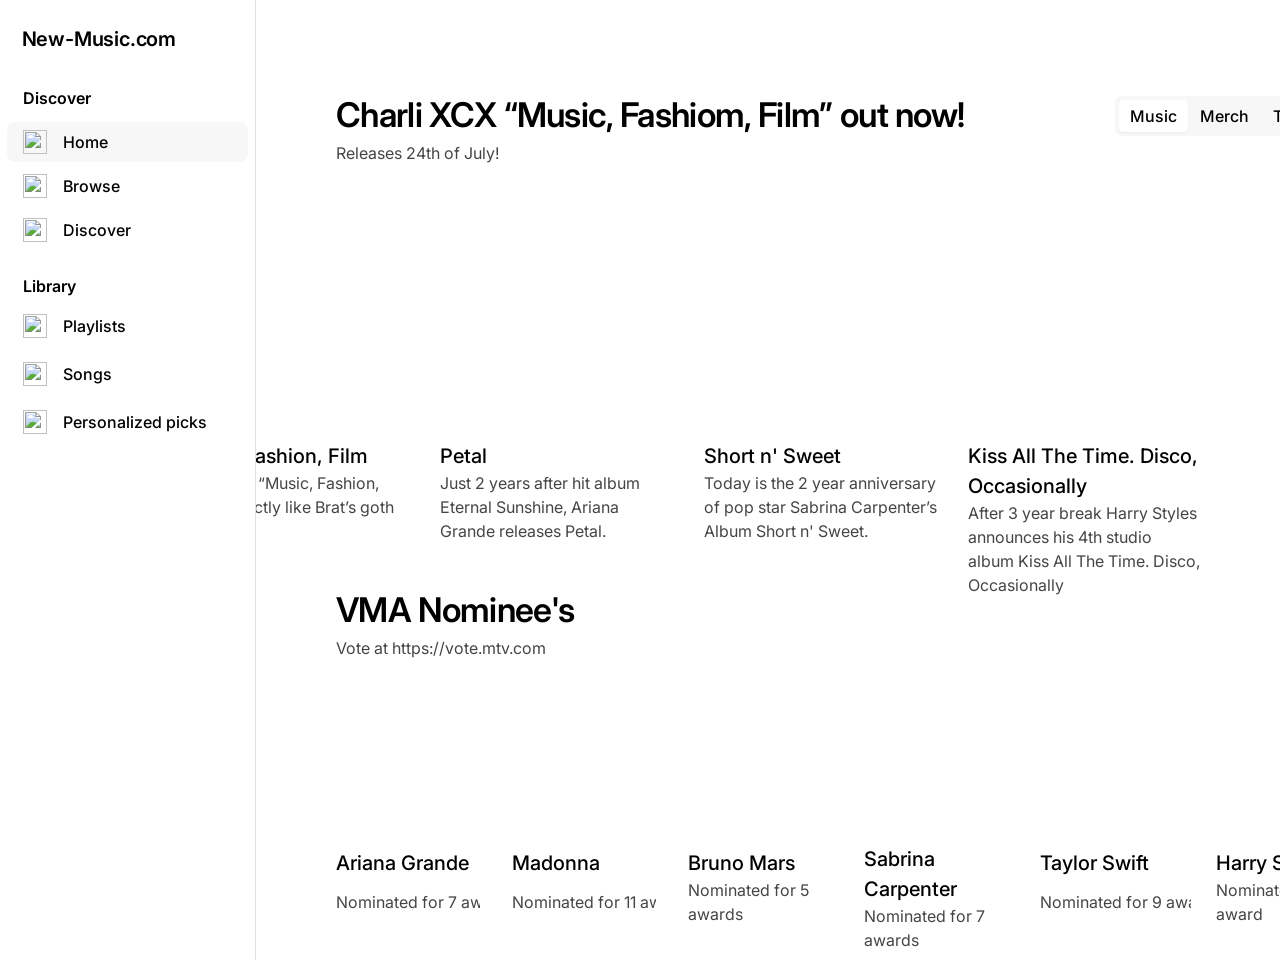
==== index.html @ d3fd43e2 "Add initial HTML structure for music site" ====
<!DOCTYPE html>
<html>
  <head>
    <meta charset="utf-8" />
    <meta name="viewport" content="initial-scale=1, width=device-width" />

    <link rel="stylesheet" href="./global.css" />
    <link rel="stylesheet" href="./index.css" />
    <link
      rel="stylesheet"
      href="https://fonts.googleapis.com/css2?family=Inter:wght@400;500;600&display=swap"
    />
  </head>
  <body>
    <div class="music">
      <section class="small-grid">
        <div class="album">
          <img
            class="image-icon"
            loading="lazy"
            alt=""
            src="./public/Image@2x.png"
          />

          <div class="copy">
            <h3 class="ariana-grande">Ariana Grande</h3>
            <div class="nominated-for-7">Nominated for 7 awards</div>
          </div>
        </div>
        <div class="album">
          <img
            class="image-icon"
            loading="lazy"
            alt=""
            src="./public/Image@2x.png"
          />

          <div class="copy">
            <h3 class="ariana-grande">Madonna</h3>
            <div class="nominated-for-7">Nominated for 11 awards</div>
          </div>
        </div>
        <div class="album3">
          <img
            class="image-icon"
            loading="lazy"
            alt=""
            src="./public/Image@2x.png"
          />

          <div class="copy">
            <h3 class="ariana-grande">Bruno Mars</h3>
            <div class="nominated-for-5">Nominated for 5 awards</div>
          </div>
        </div>
        <div class="album3">
          <img
            class="image-icon4"
            loading="lazy"
            alt=""
            src="./public/Image@2x.png"
          />

          <div class="copy">
            <div class="sabrina-carpenter">Sabrina Carpenter</div>
            <div class="nominated-for-5">Nominated for 7 awards</div>
          </div>
        </div>
        <div class="album3">
          <img
            class="image-icon"
            loading="lazy"
            alt=""
            src="./public/Image@2x.png"
          />

          <div class="copy">
            <h3 class="taylor-swift">Taylor Swift</h3>
            <div class="nominated-for-9">Nominated for 9 awards</div>
          </div>
        </div>
        <div class="album3">
          <img
            class="image-icon"
            loading="lazy"
            alt=""
            src="./public/Image@2x.png"
          />

          <div class="copy">
            <h3 class="ariana-grande">Harry Styles</h3>
            <div class="nominated-for-5">Nominated for 1 award</div>
          </div>
        </div>
      </section>
      <div class="title">
        <h2 class="vma-nominees">VMA Nominee's</h2>
        <div class="vote-at-httpsvotemtvcom">Vote at https://vote.mtv.com</div>
      </div>
      <section class="large-grid">
        <div class="card">
          <img
            class="playlist-cover-image"
            alt=""
            src="./public/Playlist-cover-image@2x.png"
          />

          <div class="copy">
            <h3 class="ariana-grande">Music, Fashion, Film</h3>
            <div class="critics-say-music">
              Critics say “Music, Fashion, Film is exactly like Brat’s goth
              sister.”
            </div>
          </div>
        </div>
        <div class="card">
          <img
            class="playlist-cover-image"
            alt=""
            src="./public/Image@2x.png"
          />

          <div class="copy">
            <h3 class="ariana-grande">Petal</h3>
            <div class="critics-say-music">
              Just 2 years after hit album Eternal Sunshine, Ariana Grande
              releases Petal.
            </div>
          </div>
        </div>
        <div class="card">
          <img
            class="playlist-cover-image"
            alt=""
            src="./public/Image@2x.png"
          />

          <div class="copy">
            <h3 class="taylor-swift">Short n' Sweet</h3>
            <div class="today-is-the">
              Today is the 2 year anniversary of pop star Sabrina Carpenter’s
              Album Short n' Sweet.
            </div>
          </div>
        </div>
        <div class="card">
          <img
            class="playlist-cover-image"
            alt=""
            src="./public/Image@2x.png"
          />

          <div class="copy">
            <div class="sabrina-carpenter">
              Kiss All The Time. Disco, Occasionally
            </div>
            <div class="after-3-year">
              After 3 year break Harry Styles announces his 4th studio album
              Kiss All The Time. Disco, Occasionally
            </div>
          </div>
        </div>
      </section>
      <div class="title2">
        <h1 class="playlist-section-title">
          Charli XCX “Music, Fashiom, Film” out now!
        </h1>
        <div class="vote-at-httpsvotemtvcom">Releases 24th of July!</div>
      </div>
      <section class="sidebar">
        <h3 class="title3">New-Music.com</h3>
        <div class="list">
          <div class="menu-item">
            <div class="discover">Discover</div>
          </div>
          <button class="menu-item2">
            <img
              class="home-icon"
              loading="lazy"
              alt=""
              src="./public/home.svg"
            />

            <div class="home">Home</div>
          </button>
          <button class="menu-item3">
            <img
              class="home-icon"
              loading="lazy"
              alt=""
              src="./public/search.svg"
            />

            <div class="home">Browse</div>
          </button>
          <button class="menu-item3">
            <img
              class="home-icon"
              loading="lazy"
              alt=""
              src="./public/radio.svg"
            />

            <div class="home">Discover</div>
          </button>
        </div>
        <div class="list2">
          <div class="title4">
            <div class="discover">Library</div>
          </div>
          <button class="menu-item3">
            <img
              class="home-icon"
              loading="lazy"
              alt=""
              src="./public/list.svg"
            />

            <div class="home">Playlists</div>
          </button>
          <button class="menu-item3">
            <img
              class="home-icon"
              loading="lazy"
              alt=""
              src="./public/music.svg"
            />

            <div class="home">Songs</div>
          </button>
          <button class="menu-item3">
            <img
              class="home-icon"
              loading="lazy"
              alt=""
              src="./public/smile.svg"
            />

            <div class="home">Personalized picks</div>
          </button>
        </div>
      </section>
      <div class="navigation">
        <div class="segmented-control">
          <nav class="segmented-control2">
            <div class="item-1">
              <div class="music2">Music</div>
            </div>
            <div class="item-3" id="item3Container">
              <div class="merch" data-scroll-to="merchText" id="merchText">
                Merch
              </div>
            </div>
            <div class="item-6">
              <div class="merch" id="toursText">Tours</div>
            </div>
            <div class="item-4">
              <div class="popular">Popular</div>
            </div>
            <div class="item-5">
              <div class="new-releases">New Releases</div>
            </div>
          </nav>
        </div>
      </div>
    </div>

    <script>
      var merchText = document.getElementById("merchText");
      if (merchText) {
        merchText.addEventListener("click", function (e) {
          // Please sync "Merch" to the project
        });
      }
      
      var item3Container = document.getElementById("item3Container");
      if (item3Container) {
        item3Container.addEventListener("click", function () {
          var anchor = document.querySelector("[data-scroll-to='merchText']");
          if (anchor) {
            anchor.scrollIntoView({ block: "start", behavior: "smooth" });
          }
        });
      }
      
      var toursText = document.getElementById("toursText");
      if (toursText) {
        toursText.addEventListener("click", function (e) {
          // Please sync "Tour" to the project
        });
      }
      </script>
  </body>
</html>
---- global.css ----
body {
  margin: 0;
  line-height: normal;
}

:root {
  /* Common Style Variables */

  /* Color */
  --color-darkslategray: #454545;
  --color-dimgray: #515151;
  --color-gainsboro-100: #e6e6e6;
  --color-gainsboro-200: #e0e0e0;
  --color-gainsboro-300: #dedede;
  --color-palevioletred: #7d3d58;
  --color-steelblue: #007da2;
  --color-white: #fff;
  --color-whitesmoke: #f7f7f7;
  --Text-Primary: #000;

  /* Gap */
  --gap-8: 8px;
  --gap-12: 12px;
  --gap-16: 16px;
  --gap-32: 32px;

  /* Padding */
  --padding-0: 0px;
  --padding-12: 12px;
  --padding-16: 16px;

  /* BorderRadius */
  --br-4: 4px;
  --br-8: 8px;

  /* Font */
  --font-inter: Inter, Arial, sans-serif;

  /* FontSize */
  --fs-16: 16px;
  --fs-19: 19px;
  --fs-20: 20px;
  --fs-26: 26px;
  --fs-32: 32px;

  /* WidthHeights */
  --height-24: 24px;
  --height-32: 32px;
  --height-40: 40px;
  --height-144: 144px;
  --min-w-72: 72px;
  --width-24: 24px;

  /* LineHeights */
  --lh-19: 19px;
  --lh-22: 22px;
  --lh-24: 24px;
  --lh-26: 26px;
  --lh-30: 30px;

  --left-12: 12px;
  --left-16: 16px;
  --top-4: 4px;
  --top-16: 16px;
}
---- index.css ----
.music {
  width: 100%;
  height: 960px;
  position: relative;
  background-color: var(--color-white);
  overflow: hidden;
  line-height: normal;
  letter-spacing: normal;
  text-align: left;
  font-size: 34px;
  color: var(--Text-Primary);
  font-family: var(--font-inter);
}
.album,
.small-grid {
  display: flex;
  align-items: flex-start;
}
.small-grid {
  position: absolute;
  top: 692px;
  left: 336px;
  width: 1024px;
  flex-wrap: wrap;
  align-content: flex-start;
  gap: var(--gap-32);
  max-width: 100%;
  flex-shrink: 0;
  text-align: left;
  font-size: var(--fs-20);
  color: var(--Text-Primary);
  font-family: var(--font-inter);
}
.album {
  width: 144px;
  flex-direction: column;
  gap: var(--gap-12);
}
.image-icon {
  align-self: stretch;
  height: var(--height-144);
  position: relative;
  border-radius: var(--br-8);
  max-width: 100%;
  overflow: hidden;
  flex-shrink: 0;
  object-fit: cover;
}
.copy {
  align-self: stretch;
  display: flex;
  flex-direction: column;
  align-items: flex-start;
}
.ariana-grande,
.nominated-for-7 {
  align-self: stretch;
  position: relative;
  line-height: 150%;
  overflow: hidden;
  text-overflow: ellipsis;
  white-space: nowrap;
}
.ariana-grande {
  margin: 0;
  font-size: inherit;
  font-weight: 500;
  font-family: inherit;
}
.nominated-for-7 {
  height: 47px;
  font-size: var(--fs-16);
  color: var(--color-darkslategray);
  display: flex;
  align-items: center;
  flex-shrink: 0;
}
.album3 {
  flex: 1;
  display: flex;
  flex-direction: column;
  align-items: flex-start;
  gap: var(--gap-12);
  min-width: var(--min-w-72);
}
.image-icon4,
.nominated-for-5 {
  align-self: stretch;
  position: relative;
  overflow: hidden;
}
.nominated-for-5 {
  font-size: var(--fs-16);
  line-height: 150%;
  color: var(--color-darkslategray);
  display: -webkit-inline-box;
  align-items: center;
  text-overflow: ellipsis;
  -webkit-line-clamp: 2;
  -webkit-box-orient: vertical;
}
.image-icon4 {
  height: 140px;
  border-radius: var(--br-8);
  max-width: 100%;
  flex-shrink: 0;
  object-fit: cover;
}
.sabrina-carpenter,
.taylor-swift {
  position: relative;
  line-height: 150%;
  font-weight: 500;
  overflow: hidden;
  text-overflow: ellipsis;
}
.sabrina-carpenter {
  display: -webkit-inline-box;
  align-items: center;
  -webkit-line-clamp: 2;
  -webkit-box-orient: vertical;
}
.taylor-swift {
  margin: 0;
  align-self: stretch;
  font-size: inherit;
  font-family: inherit;
  white-space: nowrap;
  flex-shrink: 0;
}
.nominated-for-9,
.title {
  display: flex;
  flex-shrink: 0;
}
.nominated-for-9 {
  width: 151px;
  height: 47px;
  position: relative;
  font-size: var(--fs-16);
  line-height: 150%;
  color: var(--color-darkslategray);
  align-items: center;
  overflow: hidden;
  text-overflow: ellipsis;
  white-space: nowrap;
  min-width: 151px;
}
.title {
  position: absolute;
  top: 591px;
  left: 336px;
  flex-direction: column;
  align-items: flex-start;
  gap: var(--gap-8);
}
.vma-nominees {
  margin: 0;
  position: relative;
  font-size: inherit;
  letter-spacing: -0.02em;
  line-height: 110%;
  font-weight: 600;
  font-family: inherit;
}
.vote-at-httpsvotemtvcom {
  position: relative;
  font-size: var(--fs-16);
  line-height: 150%;
  color: var(--color-darkslategray);
  overflow: hidden;
  text-overflow: ellipsis;
  white-space: nowrap;
}
.card,
.large-grid {
  display: flex;
  align-items: flex-start;
}
.large-grid {
  position: absolute;
  top: calc(50% - 283px);
  right: 80px;
  width: 1024px;
  flex-wrap: wrap;
  align-content: flex-start;
  gap: var(--gap-32);
  max-width: 100%;
  flex-shrink: 0;
  text-align: left;
  font-size: var(--fs-20);
  color: var(--Text-Primary);
  font-family: var(--font-inter);
}
.card {
  flex: 1;
  flex-direction: column;
  gap: var(--gap-12);
  min-width: 116px;
}
.playlist-cover-image {
  align-self: stretch;
  height: 232px;
  position: relative;
  border-radius: var(--br-8);
  max-width: 100%;
  overflow: hidden;
  flex-shrink: 0;
  object-fit: cover;
}
.music-fashion-film {
  margin: 0;
  position: absolute;
  top: 16px;
  left: 16px;
  font-size: var(--fs-32);
  letter-spacing: -0.04em;
  line-height: 100%;
  font-weight: 600;
  font-family: var(--font-inter);
  color: var(--Text-Primary);
  text-align: left;
  display: inline-block;
  width: 122px;
}
.critics-say-music {
  align-self: stretch;
  position: relative;
  font-size: var(--fs-16);
  line-height: 150%;
  color: var(--color-darkslategray);
  display: -webkit-inline-box;
  align-items: center;
  overflow: hidden;
  text-overflow: ellipsis;
  -webkit-line-clamp: 3;
  -webkit-box-orient: vertical;
}
.petal,
.short-n-sweet {
  margin: 0;
  position: absolute;
  font-size: var(--fs-32);
  letter-spacing: -0.04em;
  line-height: 100%;
  font-weight: 600;
  font-family: var(--font-inter);
  text-align: left;
  display: inline-block;
}
.petal {
  top: 20px;
  left: 19px;
  color: var(--color-dimgray);
  width: 72px;
  min-width: var(--min-w-72);
}
.short-n-sweet {
  top: 16px;
  left: 16px;
  color: var(--color-white);
  width: 209px;
}
.today-is-the {
  position: relative;
  font-size: var(--fs-16);
  line-height: 150%;
  color: var(--color-darkslategray);
  display: -webkit-inline-box;
  align-items: center;
  overflow: hidden;
  text-overflow: ellipsis;
  -webkit-line-clamp: 4;
  -webkit-box-orient: vertical;
  min-width: 239px;
  flex-shrink: 0;
}
.kiss-all-the-container {
  margin: 0;
  position: absolute;
  top: 16px;
  left: 16px;
  font-size: var(--fs-32);
  letter-spacing: -0.04em;
  line-height: 100%;
  font-weight: 600;
  font-family: var(--font-inter);
  text-align: left;
  display: inline-block;
  width: 216px;
}
.kiss-all-the,
.span {
  color: var(--color-palevioletred);
  line-height: 100%;
}
.span {
  color: var(--color-white);
}
.disco-occasionally {
  color: var(--color-steelblue);
  line-height: 100%;
}
.after-3-year {
  align-self: stretch;
  position: relative;
  font-size: var(--fs-16);
  line-height: 150%;
  color: var(--color-darkslategray);
  display: -webkit-inline-box;
  align-items: center;
  overflow: hidden;
  text-overflow: ellipsis;
  -webkit-line-clamp: 4;
  -webkit-box-orient: vertical;
}
.title2 {
  position: absolute;
  top: 96px;
  left: 336px;
  display: flex;
  flex-direction: column;
  align-items: flex-start;
  gap: var(--gap-8);
  flex-shrink: 0;
}
.playlist-section-title {
  margin: 0;
  height: 37px;
  position: relative;
  font-size: inherit;
  letter-spacing: -0.02em;
  line-height: 110%;
  font-weight: 600;
  font-family: inherit;
  display: flex;
  align-items: center;
}
.sidebar {
  position: absolute;
  height: 100%;
  top: 0;
  bottom: 0;
  left: 0;
  background-color: var(--color-white);
  border-right: 1px solid var(--color-gainsboro-200);
  box-sizing: border-box;
  width: 256px;
  display: flex;
  flex-direction: column;
  align-items: center;
  padding: 23.9px 7px;
  gap: 24px;
  flex-shrink: 0;
  text-align: left;
  font-size: var(--fs-16);
  color: var(--Text-Primary);
  font-family: var(--font-inter);
}
.title3 {
  margin: 0;
  width: 100%;
  position: relative;
  font-size: var(--fs-20);
  letter-spacing: -0.01em;
  line-height: 150%;
  font-weight: 600;
  font-family: inherit;
  display: inline-block;
  max-width: 212px;
}
.list,
.menu-item {
  align-self: stretch;
  display: flex;
}
.list {
  flex-direction: column;
  align-items: flex-start;
  gap: 4px;
}
.menu-item {
  height: var(--height-40);
  border-radius: var(--br-8);
  align-items: center;
  padding: var(--padding-0) var(--padding-16);
  box-sizing: border-box;
}
.discover {
  flex: 1;
  position: relative;
  line-height: 150%;
  font-weight: 600;
}
.menu-item2 {
  cursor: pointer;
  border: 0;
  padding: var(--padding-0) var(--padding-16);
  background-color: var(--color-whitesmoke);
  align-self: stretch;
  height: var(--height-40);
  border-radius: var(--br-8);
  display: flex;
  align-items: center;
  box-sizing: border-box;
  gap: var(--gap-16);
  top: 0;
  z-index: 99;
  position: sticky;
}
.menu-item2:hover {
  background-color: var(--color-gainsboro-300);
}
.home-icon {
  height: var(--height-24);
  width: var(--width-24);
  position: relative;
}
.home {
  flex: 1;
  position: relative;
  font-size: var(--fs-16);
  line-height: 150%;
  font-weight: 500;
  font-family: var(--font-inter);
  color: var(--Text-Primary);
  text-align: left;
  overflow: hidden;
  text-overflow: ellipsis;
  white-space: nowrap;
}
.menu-item3 {
  cursor: pointer;
  border: 0;
  padding: var(--padding-0) var(--padding-16);
  background-color: var(--color-white);
  height: var(--height-40);
  border-radius: var(--br-8);
  align-items: center;
  box-sizing: border-box;
  gap: var(--gap-16);
}
.menu-item3:hover {
  background-color: var(--color-gainsboro-100);
}
.list2,
.menu-item3,
.title4 {
  align-self: stretch;
  display: flex;
}
.list2 {
  flex-direction: column;
  align-items: flex-start;
  gap: var(--gap-8);
}
.title4 {
  align-items: center;
  padding: var(--padding-0) var(--padding-16);
}
.navigation {
  position: absolute;
  width: calc(100% - 416px);
  top: 96px;
  right: -699px;
  left: 1115px;
  display: flex;
  align-items: flex-start;
  max-width: 100%;
  flex-shrink: 0;
}
.segmented-control {
  height: var(--height-40);
  align-items: flex-start;
  padding: var(--padding-0) 20px var(--padding-0) var(--padding-0);
}
.item-1,
.segmented-control,
.segmented-control2 {
  display: flex;
  box-sizing: border-box;
}
.segmented-control2 {
  margin: 0;
  height: var(--height-40);
  border-radius: var(--br-8);
  background-color: var(--color-whitesmoke);
  align-items: flex-start;
  padding: 4px;
  text-align: left;
  font-size: var(--fs-16);
  color: var(--Text-Primary);
  font-family: var(--font-inter);
}
.item-1 {
  height: var(--height-32);
  box-shadow: 0 1px 2px rgba(0, 0, 0, 0.05);
  border-radius: var(--br-4);
  background-color: var(--color-white);
  align-items: center;
  padding: var(--padding-0) 11px;
  flex-shrink: 0;
}
.music2 {
  position: relative;
  line-height: 150%;
  font-weight: 500;
}
.item-3 {
  height: var(--height-32);
  border-radius: var(--br-4);
  display: flex;
  align-items: center;
  padding: var(--padding-0) var(--padding-12);
  box-sizing: border-box;
  cursor: pointer;
  flex-shrink: 0;
}
.merch {
  position: relative;
  line-height: 150%;
  font-weight: 500;
  cursor: pointer;
}
.item-4,
.item-6 {
  height: var(--height-32);
  border-radius: var(--br-4);
  flex-shrink: 0;
}
.item-6 {
  display: flex;
  align-items: center;
  padding: var(--padding-0) var(--padding-12);
  box-sizing: border-box;
}
.item-4 {
  width: 83px;
  position: relative;
  display: none;
}
.popular {
  position: absolute;
  top: 4px;
  left: 12px;
  line-height: 150%;
  font-weight: 500;
  display: inline-block;
  min-width: 59px;
}
.item-5 {
  height: var(--height-32);
  width: 132px;
  position: relative;
  border-radius: var(--br-4);
  display: none;
  flex-shrink: 0;
}
.new-releases {
  position: absolute;
  top: 4px;
  left: 12px;
  line-height: 150%;
  font-weight: 500;
  display: inline-block;
  min-width: 108px;
}
@media screen and (max-width: 750px) {
  .vma-nominees {
    font-size: 27px;
    line-height: var(--lh-30);
  }
  .kiss-all-the-container,
  .music-fashion-film,
  .petal,
  .short-n-sweet {
    font-size: var(--fs-26);
    line-height: var(--lh-26);
  }
  .playlist-section-title {
    font-size: 27px;
    line-height: var(--lh-30);
  }
}
@media screen and (max-width: 450px) {
  .ariana-grande,
  .sabrina-carpenter,
  .taylor-swift {
    font-size: var(--fs-16);
    line-height: var(--lh-24);
  }
  .vma-nominees {
    font-size: var(--fs-20);
    line-height: var(--lh-22);
  }
  .kiss-all-the-container,
  .music-fashion-film,
  .petal,
  .short-n-sweet {
    font-size: var(--fs-19);
    line-height: var(--lh-19);
  }
  .playlist-section-title {
    font-size: var(--fs-20);
    line-height: var(--lh-22);
  }
  .title3 {
    font-size: var(--fs-16);
    line-height: var(--lh-24);
  }
}
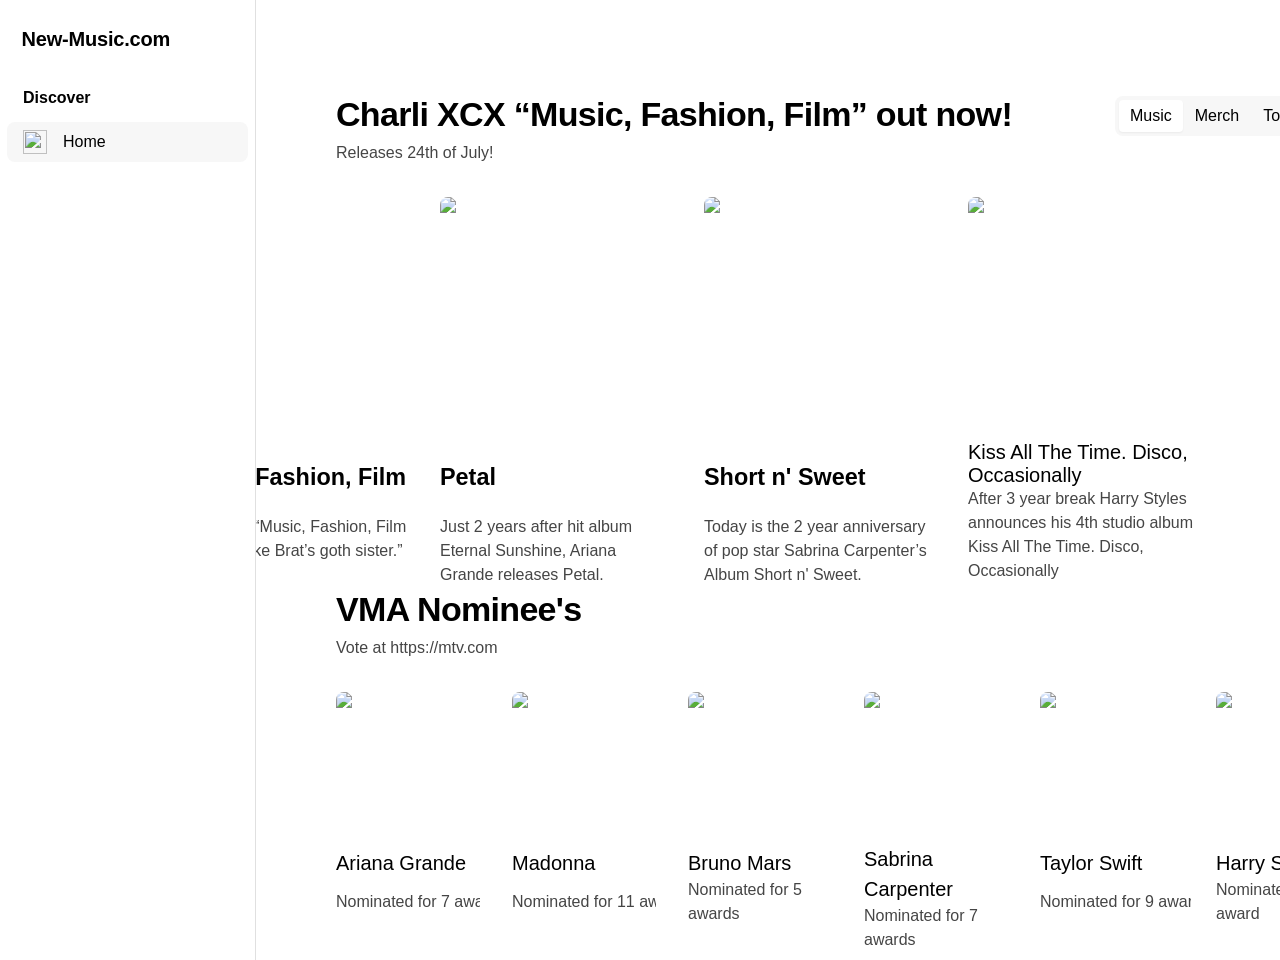
==== commit 06c1dbc1: "Refactor index.html for music and merch views Updated the styles and structure of the music and merc" ====
--- a/index.html
+++ b/index.html
@@ -3,292 +3,103 @@
   <head>
     <meta charset="utf-8" />
     <meta name="viewport" content="initial-scale=1, width=device-width" />
-
     <link rel="stylesheet" href="./global.css" />
     <link rel="stylesheet" href="./index.css" />
-    <link
-      rel="stylesheet"
-      href="https://fonts.googleapis.com/css2?family=Inter:wght@400;500;600&display=swap"
-    />
+    <link rel="stylesheet" href="https://googleapis.com" />
+    <style>
+      .tab-view { display: none; width: 100%; height: 100%; position: absolute; top: 0; left: 0; }
+      #music-view { display: block; } 
+      #musicTabBtn, #item3Container, #toursTabContainer, #musicTabBtn_m, #item3Container_m, #item6Container_m, #musicText_t, #merchText_t, #toursTabContainer_t { cursor: pointer; }
+    </style>
   </head>
   <body>
     <div class="music">
-      <section class="small-grid">
-        <div class="album">
-          <img
-            class="image-icon"
-            loading="lazy"
-            alt=""
-            src="./public/Image@2x.png"
-          />
+      
+      <!-- 1. MUSIC VIEW -->
+      <div id="music-view" class="tab-view">
+        <section class="small-grid">
+          <div class="album"><img class="image-icon" loading="lazy" src="./public/Image@2x.png" /><div class="copy"><h3 class="ariana-grande">Ariana Grande</h3><div class="nominated-for-7">Nominated for 7 awards</div></div></div>
+          <div class="album"><img class="image-icon" loading="lazy" src="./public/Image@2x.png" /><div class="copy"><h3 class="ariana-grande">Madonna</h3><div class="nominated-for-7">Nominated for 11 awards</div></div></div>
+          <div class="album3"><img class="image-icon" loading="lazy" src="./public/Image@2x.png" /><div class="copy"><h3 class="ariana-grande">Bruno Mars</h3><div class="nominated-for-5">Nominated for 5 awards</div></div></div>
+          <div class="album3"><img class="image-icon4" loading="lazy" src="./public/Image@2x.png" /><div class="copy"><div class="sabrina-carpenter">Sabrina Carpenter</div><div class="nominated-for-5">Nominated for 7 awards</div></div></div>
+          <div class="album3"><img class="image-icon" loading="lazy" src="./public/Image@2x.png" /><div class="copy"><h3 class="taylor-swift">Taylor Swift</h3><div class="nominated-for-9">Nominated for 9 awards</div></div></div>
+          <div class="album3"><img class="image-icon" loading="lazy" src="./public/Image@2x.png" /><div class="copy"><h3 class="ariana-grande">Harry Styles</h3><div class="nominated-for-5">Nominated for 1 award</div></div></div>
+        </section>
+        <div class="title"><h2 class="vma-nominees">VMA Nominee's</h2><div class="vote-at-httpsvotemtvcom">Vote at https://mtv.com</div></div>
+        <section class="large-grid">
+          <div class="card"><img class="playlist-cover-image" src="./public/Playlist-cover-image@2x.png" /><div class="copy"><h3>Music, Fashion, Film</h3><div class="critics-say-music">Critics say “Music, Fashion, Film is exactly like Brat’s goth sister.”</div></div></div>
+          <div class="card"><img class="playlist-cover-image" src="./public/Image@2x.png" /><div class="copy"><h3>Petal</h3><div class="critics-say-music">Just 2 years after hit album Eternal Sunshine, Ariana Grande releases Petal.</div></div></div>
+          <div class="card"><img class="playlist-cover-image" src="./public/Image@2x.png" /><div class="copy"><h3>Short n' Sweet</h3><div class="today-is-the">Today is the 2 year anniversary of pop star Sabrina Carpenter’s Album Short n' Sweet.</div></div></div>
+          <div class="card"><img class="playlist-cover-image" src="./public/Image@2x.png" /><div class="copy"><div>Kiss All The Time. Disco, Occasionally</div><div class="after-3-year">After 3 year break Harry Styles announces his 4th studio album Kiss All The Time. Disco, Occasionally</div></div></div>
+        </section>
+        <div class="title2"><h1 class="playlist-section-title">Charli XCX “Music, Fashion, Film” out now!</h1><div class="vote-at-httpsvotemtvcom">Releases 24th of July!</div></div>
+        <div class="navigation"><div class="segmented-control"><nav class="segmented-control2">
+          <div class="item-1" id="musicTabBtn"><div class="music2">Music</div></div>
+          <div class="item-3" id="item3Container"><div class="merch" id="merchText">Merch</div></div>
+          <div class="item-6" id="toursTabContainer"><div class="merch" id="toursText">Tours</div></div>
+        </nav></div></div>
+      </div>
 
-          <div class="copy">
-            <h3 class="ariana-grande">Ariana Grande</h3>
-            <div class="nominated-for-7">Nominated for 7 awards</div>
+      <!-- PASTE PART 2 CODE IMMEDIATELY DIRECTLY BELOW THIS LINE -->
+      <!-- 2. MERCH VIEW -->
+      <div id="merch-view" class="tab-view">
+        <main class="main-content" style="position: absolute; left: 256px; top: 0; width: calc(100% - 256px); height: 100%; padding: 39px 30px 0px; box-sizing: border-box;">
+          <div class="top-header-row"><div class="title3"><h1 class="playlist-section-title">Charli XCX “Music, Fashion, Film” out now!</h1><div class="releases-24th-of">Releases 24th of July!</div></div>
+            <div class="segmented-control" style="position: static; margin-left: auto;"><div class="segmented-control2">
+                <div class="item-1" id="musicTabBtn_m"><div class="music">Music</div></div>
+                <div class="item-3" id="item3Container_m" style="background-color: var(--color-white); box-shadow: 0 1px 2px rgba(0,0,0,0.05); border-radius: var(--br-4);"><div class="music" style="font-weight: 600;">Merch</div></div>
+                <div class="item-6" id="item6Container_m"><div class="music">Tours</div></div>
+            </div></div>
           </div>
-        </div>
-        <div class="album">
-          <img
-            class="image-icon"
-            loading="lazy"
-            alt=""
-            src="./public/Image@2x.png"
-          />
+          <section class="large-grid" style="width: 100%; margin-top: 24px;">
+            <div class="card"><img class="playlist-cover-image" src="./public/Playlist-cover-image@2x.png" /><div class="copy"><h3>Music, Fashion, Film</h3></div></div>
+            <div class="card"><img class="playlist-cover-image" src="./public/Image@2x.png" /><div class="copy"><h3>Petal</h3></div></div>
+            <div class="card"><img class="playlist-cover-image" src="./public/Image@2x.png" /><div class="copy"><h3>Short n' Sweet</h3></div></div>
+          </section>
+        </main>
+      </div>
 
-          <div class="copy">
-            <h3 class="ariana-grande">Madonna</h3>
-            <div class="nominated-for-7">Nominated for 11 awards</div>
-          </div>
-        </div>
-        <div class="album3">
-          <img
-            class="image-icon"
-            loading="lazy"
-            alt=""
-            src="./public/Image@2x.png"
-          />
+      <!-- 3. TOURS VIEW -->
+      <div id="tours-view" class="tab-view">
+        <main class="main-content" style="position: absolute; left: 256px; top: 0; width: calc(100% - 256px); height: 100%; padding: 1.9px 30px; box-sizing: border-box; display: flex; flex-direction: column; justify-content: center;">
+          <section class="main-content2" style="width: 100%;">
+            <div class="header-row"><div class="title3"><h1 class="playlist-section-title">Charli XCX “Music, Fashion, Film” out now!</h1><div class="releases-24th-of">Releases 24th of July!</div></div>
+              <div class="navigation" style="position: static; margin-left: auto;"><div class="segmented-control"><nav class="segmented-control2">
+                    <div class="item-1" id="musicText_t"><div class="music">Music</div></div>
+                    <div class="item-3" id="merchText_t"><div class="music">Merch</div></div>
+                    <div class="item-6" id="toursTabContainer_t" style="background-color: var(--color-white); box-shadow: 0 1px 2px rgba(0,0,0,0.05); border-radius: var(--br-4);"><div class="tours">Tours</div></div>
+              </nav></div></div>
+            </div>
+          </section>
+        </main>
+      </div>
 
-          <div class="copy">
-            <h3 class="ariana-grande">Bruno Mars</h3>
-            <div class="nominated-for-5">Nominated for 5 awards</div>
-          </div>
-        </div>
-        <div class="album3">
-          <img
-            class="image-icon4"
-            loading="lazy"
-            alt=""
-            src="./public/Image@2x.png"
-          />
-
-          <div class="copy">
-            <div class="sabrina-carpenter">Sabrina Carpenter</div>
-            <div class="nominated-for-5">Nominated for 7 awards</div>
-          </div>
-        </div>
-        <div class="album3">
-          <img
-            class="image-icon"
-            loading="lazy"
-            alt=""
-            src="./public/Image@2x.png"
-          />
-
-          <div class="copy">
-            <h3 class="taylor-swift">Taylor Swift</h3>
-            <div class="nominated-for-9">Nominated for 9 awards</div>
-          </div>
-        </div>
-        <div class="album3">
-          <img
-            class="image-icon"
-            loading="lazy"
-            alt=""
-            src="./public/Image@2x.png"
-          />
-
-          <div class="copy">
-            <h3 class="ariana-grande">Harry Styles</h3>
-            <div class="nominated-for-5">Nominated for 1 award</div>
-          </div>
+      <!-- IMMUTABLE FIXED MAIN SIDEBAR -->
+      <section class="sidebar" style="z-index: 100;">
+        <h3 class="title3" id="sidebarLogoLink" style="cursor: pointer;">New-Music.com</h3>
+        <div class="list">
+          <div class="menu-item"><div class="discover">Discover</div></div>
+          <button class="menu-item2" id="sidebarHomeGlobalBtn"><img class="home-icon" src="./public/home.svg" /><div class="home">Home</div></button>
         </div>
       </section>
-      <div class="title">
-        <h2 class="vma-nominees">VMA Nominee's</h2>
-        <div class="vote-at-httpsvotemtvcom">Vote at https://vote.mtv.com</div>
-      </div>
-      <section class="large-grid">
-        <div class="card">
-          <img
-            class="playlist-cover-image"
-            alt=""
-            src="./public/Playlist-cover-image@2x.png"
-          />
-
-          <div class="copy">
-            <h3 class="ariana-grande">Music, Fashion, Film</h3>
-            <div class="critics-say-music">
-              Critics say “Music, Fashion, Film is exactly like Brat’s goth
-              sister.”
-            </div>
-          </div>
-        </div>
-        <div class="card">
-          <img
-            class="playlist-cover-image"
-            alt=""
-            src="./public/Image@2x.png"
-          />
-
-          <div class="copy">
-            <h3 class="ariana-grande">Petal</h3>
-            <div class="critics-say-music">
-              Just 2 years after hit album Eternal Sunshine, Ariana Grande
-              releases Petal.
-            </div>
-          </div>
-        </div>
-        <div class="card">
-          <img
-            class="playlist-cover-image"
-            alt=""
-            src="./public/Image@2x.png"
-          />
-
-          <div class="copy">
-            <h3 class="taylor-swift">Short n' Sweet</h3>
-            <div class="today-is-the">
-              Today is the 2 year anniversary of pop star Sabrina Carpenter’s
-              Album Short n' Sweet.
-            </div>
-          </div>
-        </div>
-        <div class="card">
-          <img
-            class="playlist-cover-image"
-            alt=""
-            src="./public/Image@2x.png"
-          />
-
-          <div class="copy">
-            <div class="sabrina-carpenter">
-              Kiss All The Time. Disco, Occasionally
-            </div>
-            <div class="after-3-year">
-              After 3 year break Harry Styles announces his 4th studio album
-              Kiss All The Time. Disco, Occasionally
-            </div>
-          </div>
-        </div>
-      </section>
-      <div class="title2">
-        <h1 class="playlist-section-title">
-          Charli XCX “Music, Fashiom, Film” out now!
-        </h1>
-        <div class="vote-at-httpsvotemtvcom">Releases 24th of July!</div>
-      </div>
-      <section class="sidebar">
-        <h3 class="title3">New-Music.com</h3>
-        <div class="list">
-          <div class="menu-item">
-            <div class="discover">Discover</div>
-          </div>
-          <button class="menu-item2">
-            <img
-              class="home-icon"
-              loading="lazy"
-              alt=""
-              src="./public/home.svg"
-            />
-
-            <div class="home">Home</div>
-          </button>
-          <button class="menu-item3">
-            <img
-              class="home-icon"
-              loading="lazy"
-              alt=""
-              src="./public/search.svg"
-            />
-
-            <div class="home">Browse</div>
-          </button>
-          <button class="menu-item3">
-            <img
-              class="home-icon"
-              loading="lazy"
-              alt=""
-              src="./public/radio.svg"
-            />
-
-            <div class="home">Discover</div>
-          </button>
-        </div>
-        <div class="list2">
-          <div class="title4">
-            <div class="discover">Library</div>
-          </div>
-          <button class="menu-item3">
-            <img
-              class="home-icon"
-              loading="lazy"
-              alt=""
-              src="./public/list.svg"
-            />
-
-            <div class="home">Playlists</div>
-          </button>
-          <button class="menu-item3">
-            <img
-              class="home-icon"
-              loading="lazy"
-              alt=""
-              src="./public/music.svg"
-            />
-
-            <div class="home">Songs</div>
-          </button>
-          <button class="menu-item3">
-            <img
-              class="home-icon"
-              loading="lazy"
-              alt=""
-              src="./public/smile.svg"
-            />
-
-            <div class="home">Personalized picks</div>
-          </button>
-        </div>
-      </section>
-      <div class="navigation">
-        <div class="segmented-control">
-          <nav class="segmented-control2">
-            <div class="item-1">
-              <div class="music2">Music</div>
-            </div>
-            <div class="item-3" id="item3Container">
-              <div class="merch" data-scroll-to="merchText" id="merchText">
-                Merch
-              </div>
-            </div>
-            <div class="item-6">
-              <div class="merch" id="toursText">Tours</div>
-            </div>
-            <div class="item-4">
-              <div class="popular">Popular</div>
-            </div>
-            <div class="item-5">
-              <div class="new-releases">New Releases</div>
-            </div>
-          </nav>
-        </div>
-      </div>
+      <!-- Routing Script Engine -->
+      <script>
+        function activateTab(t){
+          document.querySelectorAll('.tab-view').forEach(v=>v.style.display='none');
+          var target = document.getElementById(t+'-view');
+          if(target) target.style.display='block';
+        }
+        const routes = [
+          {id:"musicTabBtn",t:"music"},{id:"item3Container",t:"merch"},{id:"toursTabContainer",t:"tours"},
+          {id:"musicTabBtn_m",t:"music"},{id:"item3Container_m",t:"merch"},{id:"item6Container_m",t:"tours"},
+          {id:"musicText_t",t:"music"},{id:"merchText_t",t:"merch"},{id:"toursTabContainer_t",t:"tours"},
+          {id:"sidebarHomeGlobalBtn",t:"music"},{id:"sidebarLogoLink",t:"music"}
+        ];
+        routes.forEach(r=>{
+          var el=document.getElementById(r.id);
+          if(el) el.addEventListener("click",function(){ activateTab(r.t); });
+        });
+      </script>
     </div>
-
-    <script>
-      var merchText = document.getElementById("merchText");
-      if (merchText) {
-        merchText.addEventListener("click", function (e) {
-          // Please sync "Merch" to the project
-        });
-      }
-      
-      var item3Container = document.getElementById("item3Container");
-      if (item3Container) {
-        item3Container.addEventListener("click", function () {
-          var anchor = document.querySelector("[data-scroll-to='merchText']");
-          if (anchor) {
-            anchor.scrollIntoView({ block: "start", behavior: "smooth" });
-          }
-        });
-      }
-      
-      var toursText = document.getElementById("toursText");
-      if (toursText) {
-        toursText.addEventListener("click", function (e) {
-          // Please sync "Tour" to the project
-        });
-      }
-      </script>
   </body>
 </html>
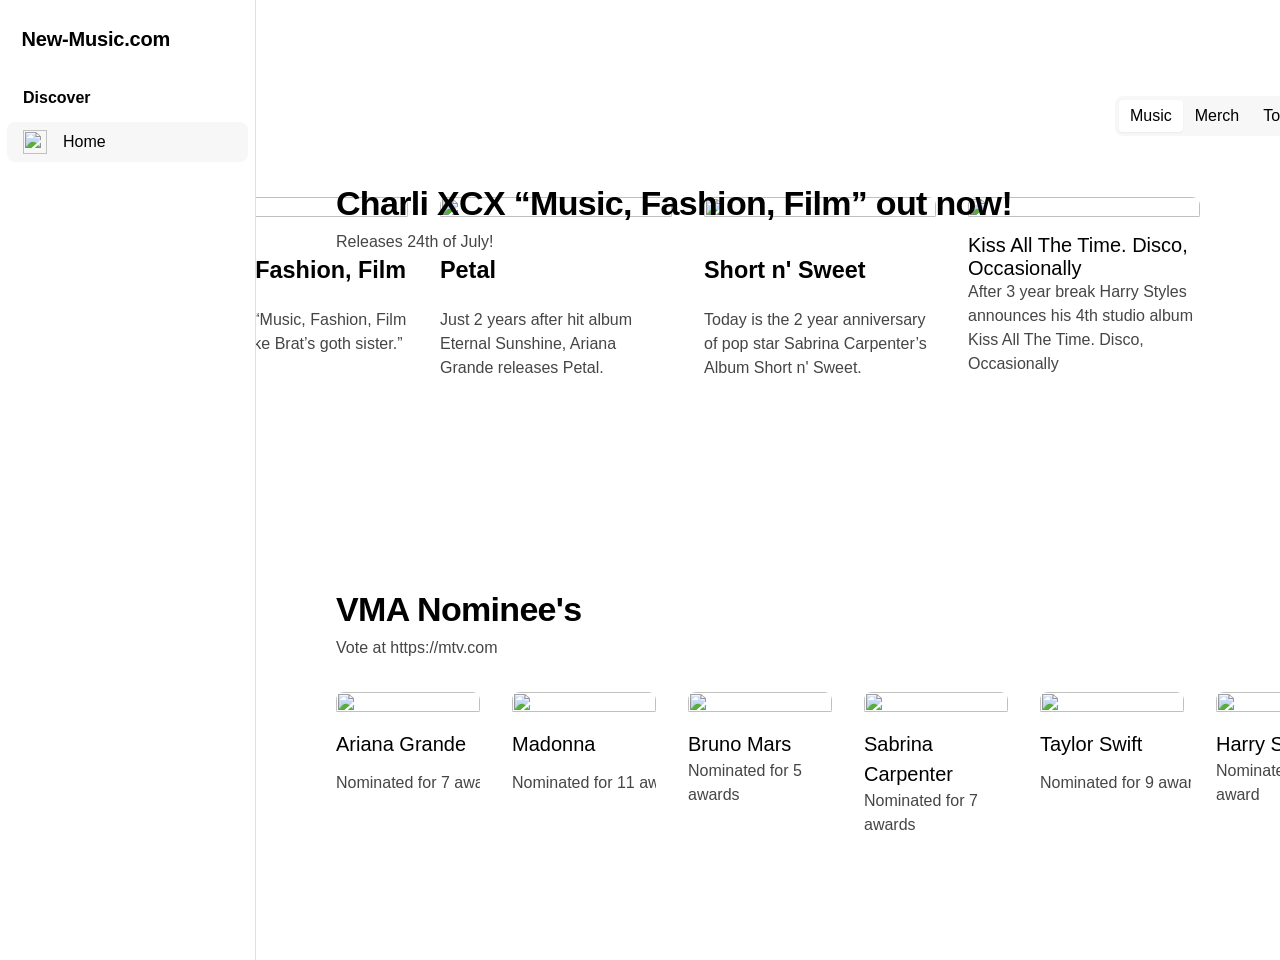
==== commit ffb7755a: "Update image styles and add album cards" ====
--- a/index.html
+++ b/index.html
@@ -10,6 +10,8 @@
       .tab-view { display: none; width: 100%; height: 100%; position: absolute; top: 0; left: 0; }
       #music-view { display: block; } 
       #musicTabBtn, #item3Container, #toursTabContainer, #musicTabBtn_m, #item3Container_m, #item6Container_m, #musicText_t, #merchText_t, #toursTabContainer_t { cursor: pointer; }
+      .image-icon, .image-icon4, .playlist-cover-image, .image-icon7 { object-fit: cover; border-radius: 8px; width: 100%; height: 100%; display: block; }
+      .title, .title2, .title4 { position: relative; width: 100%; margin-bottom: 15px; clear: both; z-index: 10; }
     </style>
   </head>
   <body>
@@ -18,21 +20,21 @@
       <!-- 1. MUSIC VIEW -->
       <div id="music-view" class="tab-view">
         <section class="small-grid">
-          <div class="album"><img class="image-icon" loading="lazy" src="./public/Image@2x.png" /><div class="copy"><h3 class="ariana-grande">Ariana Grande</h3><div class="nominated-for-7">Nominated for 7 awards</div></div></div>
-          <div class="album"><img class="image-icon" loading="lazy" src="./public/Image@2x.png" /><div class="copy"><h3 class="ariana-grande">Madonna</h3><div class="nominated-for-7">Nominated for 11 awards</div></div></div>
-          <div class="album3"><img class="image-icon" loading="lazy" src="./public/Image@2x.png" /><div class="copy"><h3 class="ariana-grande">Bruno Mars</h3><div class="nominated-for-5">Nominated for 5 awards</div></div></div>
-          <div class="album3"><img class="image-icon4" loading="lazy" src="./public/Image@2x.png" /><div class="copy"><div class="sabrina-carpenter">Sabrina Carpenter</div><div class="nominated-for-5">Nominated for 7 awards</div></div></div>
-          <div class="album3"><img class="image-icon" loading="lazy" src="./public/Image@2x.png" /><div class="copy"><h3 class="taylor-swift">Taylor Swift</h3><div class="nominated-for-9">Nominated for 9 awards</div></div></div>
-          <div class="album3"><img class="image-icon" loading="lazy" src="./public/Image@2x.png" /><div class="copy"><h3 class="ariana-grande">Harry Styles</h3><div class="nominated-for-5">Nominated for 1 award</div></div></div>
+          <div class="album"><img class="image-icon" src="https://genius.com" /><div class="copy"><h3 class="ariana-grande">Ariana Grande</h3><div class="nominated-for-7">Nominated for 7 awards</div></div></div>
+          <div class="album"><img class="image-icon" src="https://scdn.co" /><div class="copy"><h3 class="ariana-grande">Madonna</h3><div class="nominated-for-7">Nominated for 11 awards</div></div></div>
+          <div class="album3"><img class="image-icon" src="https://scdn.co" /><div class="copy"><h3 class="ariana-grande">Bruno Mars</h3><div class="nominated-for-5">Nominated for 5 awards</div></div></div>
+          <div class="album3"><img class="image-icon4" src="https://scdn.co" /><div class="copy"><div class="sabrina-carpenter">Sabrina Carpenter</div><div class="nominated-for-5">Nominated for 7 awards</div></div></div>
+          <div class="album3"><img class="image-icon" src="https://scdn.co" /><div class="copy"><h3 class="taylor-swift">Taylor Swift</h3><div class="nominated-for-9">Nominated for 9 awards</div></div></div>
+          <div class="album3"><img class="image-icon" src="https://scdn.co" /><div class="copy"><h3 class="ariana-grande">Harry Styles</h3><div class="nominated-for-5">Nominated for 1 award</div></div></div>
         </section>
         <div class="title"><h2 class="vma-nominees">VMA Nominee's</h2><div class="vote-at-httpsvotemtvcom">Vote at https://mtv.com</div></div>
         <section class="large-grid">
-          <div class="card"><img class="playlist-cover-image" src="./public/Playlist-cover-image@2x.png" /><div class="copy"><h3>Music, Fashion, Film</h3><div class="critics-say-music">Critics say “Music, Fashion, Film is exactly like Brat’s goth sister.”</div></div></div>
-          <div class="card"><img class="playlist-cover-image" src="./public/Image@2x.png" /><div class="copy"><h3>Petal</h3><div class="critics-say-music">Just 2 years after hit album Eternal Sunshine, Ariana Grande releases Petal.</div></div></div>
-          <div class="card"><img class="playlist-cover-image" src="./public/Image@2x.png" /><div class="copy"><h3>Short n' Sweet</h3><div class="today-is-the">Today is the 2 year anniversary of pop star Sabrina Carpenter’s Album Short n' Sweet.</div></div></div>
-          <div class="card"><img class="playlist-cover-image" src="./public/Image@2x.png" /><div class="copy"><div>Kiss All The Time. Disco, Occasionally</div><div class="after-3-year">After 3 year break Harry Styles announces his 4th studio album Kiss All The Time. Disco, Occasionally</div></div></div>
+          <div class="card"><img class="playlist-cover-image" src="https://wikimedia.org" /><div class="copy"><h3>Music, Fashion, Film</h3><div class="critics-say-music">Critics say “Music, Fashion, Film is exactly like Brat’s goth sister.”</div></div></div>
+          <div class="card"><img class="playlist-cover-image" src="https://wikimedia.org" /><div class="copy"><h3>Petal</h3><div class="critics-say-music">Just 2 years after hit album Eternal Sunshine, Ariana Grande releases Petal.</div></div></div>
+          <div class="card"><img class="playlist-cover-image" src="https://wikimedia.org" /><div class="copy"><h3>Short n' Sweet</h3><div class="today-is-the">Today is the 2 year anniversary of pop star Sabrina Carpenter’s Album Short n' Sweet.</div></div></div>
+          <div class="card"><img class="playlist-cover-image" src="https://wikimedia.org_–_Kiss_All_the_Time._Disco%2C_Occasionally_%28album_cover%29.png" /><div class="copy"><div>Kiss All The Time. Disco, Occasionally</div><div class="after-3-year">After 3 year break Harry Styles announces his 4th studio album Kiss All The Time. Disco, Occasionally</div></div></div>
         </section>
-        <div class="title2"><h1 class="playlist-section-title">Charli XCX “Music, Fashion, Film” out now!</h1><div class="vote-at-httpsvotemtvcom">Releases 24th of July!</div></div>
+        <div class="title2" style="margin-top: 20px;"><h1 class="playlist-section-title">Charli XCX “Music, Fashion, Film” out now!</h1><div class="vote-at-httpsvotemtvcom">Releases 24th of July!</div></div>
         <div class="navigation"><div class="segmented-control"><nav class="segmented-control2">
           <div class="item-1" id="musicTabBtn"><div class="music2">Music</div></div>
           <div class="item-3" id="item3Container"><div class="merch" id="merchText">Merch</div></div>
@@ -52,9 +54,9 @@
             </div></div>
           </div>
           <section class="large-grid" style="width: 100%; margin-top: 24px;">
-            <div class="card"><img class="playlist-cover-image" src="./public/Playlist-cover-image@2x.png" /><div class="copy"><h3>Music, Fashion, Film</h3></div></div>
-            <div class="card"><img class="playlist-cover-image" src="./public/Image@2x.png" /><div class="copy"><h3>Petal</h3></div></div>
-            <div class="card"><img class="playlist-cover-image" src="./public/Image@2x.png" /><div class="copy"><h3>Short n' Sweet</h3></div></div>
+            <div class="card"><img class="playlist-cover-image" src="https://wikimedia.org" /><div class="copy"><h3>Music, Fashion, Film</h3></div></div>
+            <div class="card"><img class="playlist-cover-image" src="https://wikimedia.org" /><div class="copy"><h3>Petal</h3></div></div>
+            <div class="card"><img class="playlist-cover-image" src="https://wikimedia.org" /><div class="copy"><h3>Short n' Sweet</h3></div></div>
           </section>
         </main>
       </div>
@@ -74,7 +76,7 @@
         </main>
       </div>
 
-      <!-- IMMUTABLE FIXED MAIN SIDEBAR -->
+      <!-- IMMUTABLE SHARED FIXED SIDEBAR -->
       <section class="sidebar" style="z-index: 100;">
         <h3 class="title3" id="sidebarLogoLink" style="cursor: pointer;">New-Music.com</h3>
         <div class="list">
@@ -82,7 +84,8 @@
           <button class="menu-item2" id="sidebarHomeGlobalBtn"><img class="home-icon" src="./public/home.svg" /><div class="home">Home</div></button>
         </div>
       </section>
-      <!-- Routing Script Engine -->
+
+      <!-- Routing Script Engine Logic -->
       <script>
         function activateTab(t){
           document.querySelectorAll('.tab-view').forEach(v=>v.style.display='none');
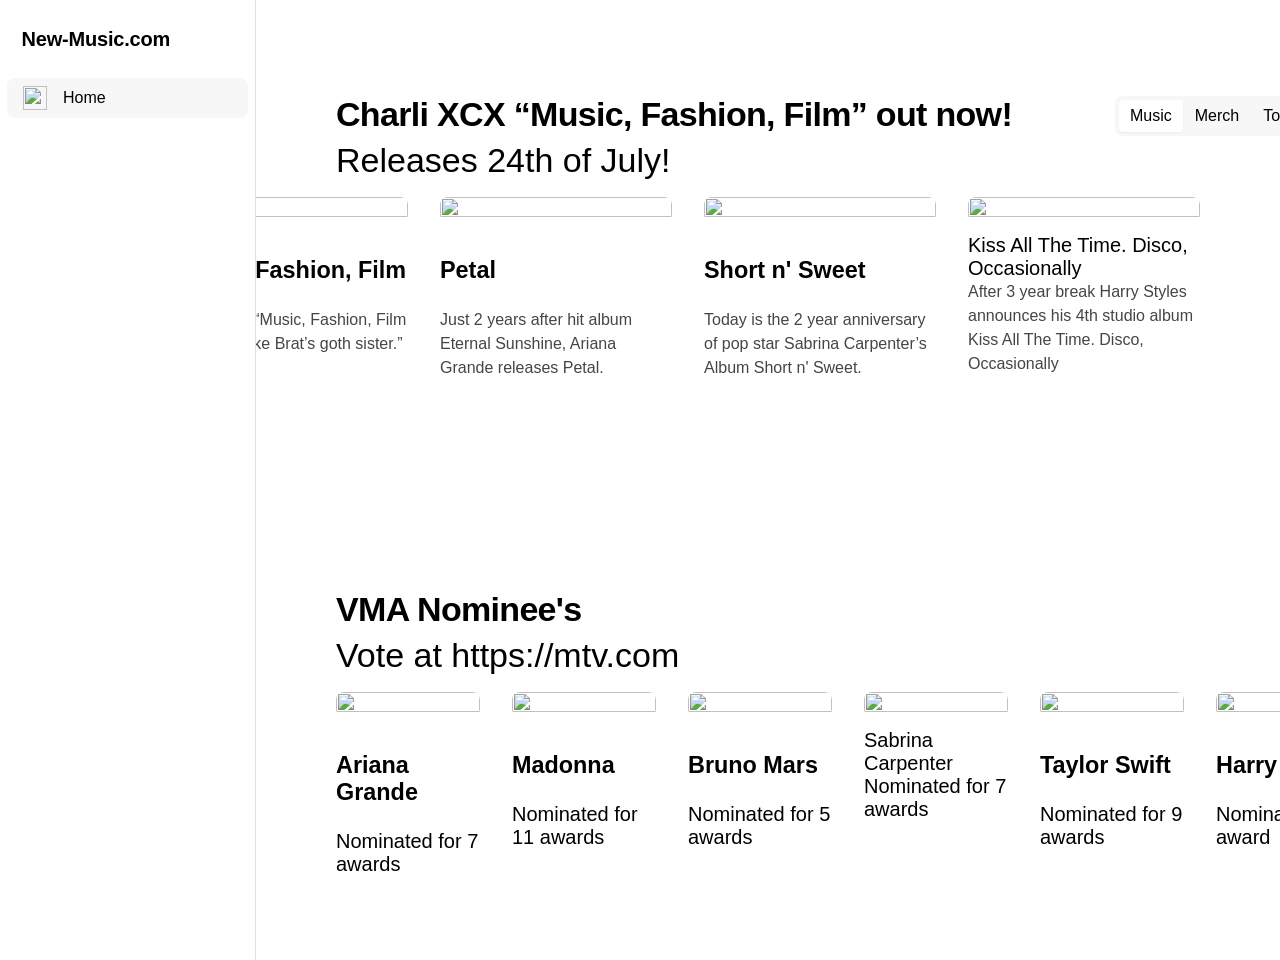
==== commit ea9457b6: "Refactor HTML structure and update styles" ====
--- a/index.html
+++ b/index.html
@@ -10,8 +10,7 @@
       .tab-view { display: none; width: 100%; height: 100%; position: absolute; top: 0; left: 0; }
       #music-view { display: block; } 
       #musicTabBtn, #item3Container, #toursTabContainer, #musicTabBtn_m, #item3Container_m, #item6Container_m, #musicText_t, #merchText_t, #toursTabContainer_t { cursor: pointer; }
-      .image-icon, .image-icon4, .playlist-cover-image, .image-icon7 { object-fit: cover; border-radius: 8px; width: 100%; height: 100%; display: block; }
-      .title, .title2, .title4 { position: relative; width: 100%; margin-bottom: 15px; clear: both; z-index: 10; }
+      .image-icon, .image-icon4, .playlist-cover-image, .image-icon7 { object-fit: cover; border-radius: 8px; width: 100% !important; height: 100% !important; display: block; }
     </style>
   </head>
   <body>
@@ -20,21 +19,21 @@
       <!-- 1. MUSIC VIEW -->
       <div id="music-view" class="tab-view">
         <section class="small-grid">
-          <div class="album"><img class="image-icon" src="https://genius.com" /><div class="copy"><h3 class="ariana-grande">Ariana Grande</h3><div class="nominated-for-7">Nominated for 7 awards</div></div></div>
-          <div class="album"><img class="image-icon" src="https://scdn.co" /><div class="copy"><h3 class="ariana-grande">Madonna</h3><div class="nominated-for-7">Nominated for 11 awards</div></div></div>
-          <div class="album3"><img class="image-icon" src="https://scdn.co" /><div class="copy"><h3 class="ariana-grande">Bruno Mars</h3><div class="nominated-for-5">Nominated for 5 awards</div></div></div>
-          <div class="album3"><img class="image-icon4" src="https://scdn.co" /><div class="copy"><div class="sabrina-carpenter">Sabrina Carpenter</div><div class="nominated-for-5">Nominated for 7 awards</div></div></div>
-          <div class="album3"><img class="image-icon" src="https://scdn.co" /><div class="copy"><h3 class="taylor-swift">Taylor Swift</h3><div class="nominated-for-9">Nominated for 9 awards</div></div></div>
-          <div class="album3"><img class="image-icon" src="https://scdn.co" /><div class="copy"><h3 class="ariana-grande">Harry Styles</h3><div class="nominated-for-5">Nominated for 1 award</div></div></div>
+          <div class="album"><img class="image-icon" src="https://genius.com" /><div class="copy"><h3>Ariana Grande</h3><div>Nominated for 7 awards</div></div></div>
+          <div class="album"><img class="image-icon" src="https://scdn.co" /><div class="copy"><h3>Madonna</h3><div>Nominated for 11 awards</div></div></div>
+          <div class="album3"><img class="image-icon" src="https://scdn.co" /><div class="copy"><h3>Bruno Mars</h3><div>Nominated for 5 awards</div></div></div>
+          <div class="album3"><img class="image-icon4" src="https://scdn.co" /><div class="copy"><div>Sabrina Carpenter</div><div>Nominated for 7 awards</div></div></div>
+          <div class="album3"><img class="image-icon" src="https://scdn.co" /><div class="copy"><h3>Taylor Swift</h3><div>Nominated for 9 awards</div></div></div>
+          <div class="album3"><img class="image-icon" src="https://scdn.co" /><div class="copy"><h3>Harry Styles</h3><div>Nominated for 1 award</div></div></div>
         </section>
-        <div class="title"><h2 class="vma-nominees">VMA Nominee's</h2><div class="vote-at-httpsvotemtvcom">Vote at https://mtv.com</div></div>
+        <div class="title"><h2 class="vma-nominees">VMA Nominee's</h2><div>Vote at https://mtv.com</div></div>
         <section class="large-grid">
           <div class="card"><img class="playlist-cover-image" src="https://wikimedia.org" /><div class="copy"><h3>Music, Fashion, Film</h3><div class="critics-say-music">Critics say “Music, Fashion, Film is exactly like Brat’s goth sister.”</div></div></div>
           <div class="card"><img class="playlist-cover-image" src="https://wikimedia.org" /><div class="copy"><h3>Petal</h3><div class="critics-say-music">Just 2 years after hit album Eternal Sunshine, Ariana Grande releases Petal.</div></div></div>
           <div class="card"><img class="playlist-cover-image" src="https://wikimedia.org" /><div class="copy"><h3>Short n' Sweet</h3><div class="today-is-the">Today is the 2 year anniversary of pop star Sabrina Carpenter’s Album Short n' Sweet.</div></div></div>
           <div class="card"><img class="playlist-cover-image" src="https://wikimedia.org_–_Kiss_All_the_Time._Disco%2C_Occasionally_%28album_cover%29.png" /><div class="copy"><div>Kiss All The Time. Disco, Occasionally</div><div class="after-3-year">After 3 year break Harry Styles announces his 4th studio album Kiss All The Time. Disco, Occasionally</div></div></div>
         </section>
-        <div class="title2" style="margin-top: 20px;"><h1 class="playlist-section-title">Charli XCX “Music, Fashion, Film” out now!</h1><div class="vote-at-httpsvotemtvcom">Releases 24th of July!</div></div>
+        <div class="title2"><h1 class="playlist-section-title">Charli XCX “Music, Fashion, Film” out now!</h1><div>Releases 24th of July!</div></div>
         <div class="navigation"><div class="segmented-control"><nav class="segmented-control2">
           <div class="item-1" id="musicTabBtn"><div class="music2">Music</div></div>
           <div class="item-3" id="item3Container"><div class="merch" id="merchText">Merch</div></div>
@@ -42,50 +41,52 @@
         </nav></div></div>
       </div>
 
-      <!-- PASTE PART 2 CODE IMMEDIATELY DIRECTLY BELOW THIS LINE -->
       <!-- 2. MERCH VIEW -->
       <div id="merch-view" class="tab-view">
-        <main class="main-content" style="position: absolute; left: 256px; top: 0; width: calc(100% - 256px); height: 100%; padding: 39px 30px 0px; box-sizing: border-box;">
-          <div class="top-header-row"><div class="title3"><h1 class="playlist-section-title">Charli XCX “Music, Fashion, Film” out now!</h1><div class="releases-24th-of">Releases 24th of July!</div></div>
-            <div class="segmented-control" style="position: static; margin-left: auto;"><div class="segmented-control2">
+        <main class="main-content" style="position: absolute; left: 256px; top: 0; width: calc(100% - 256px); height: 100%; padding: 39px 30px; box-sizing: border-box;">
+          <div class="top-header-row">
+            <div class="title3"><h1>Official Merchandise Store</h1><div>Shop Vinyls, Hoodies & Accessories</div></div>
+            <div class="segmented-control" style="margin-left: auto;"><div class="segmented-control2">
                 <div class="item-1" id="musicTabBtn_m"><div class="music">Music</div></div>
-                <div class="item-3" id="item3Container_m" style="background-color: var(--color-white); box-shadow: 0 1px 2px rgba(0,0,0,0.05); border-radius: var(--br-4);"><div class="music" style="font-weight: 600;">Merch</div></div>
+                <div class="item-3" id="item3Container_m" style="background-color: var(--color-white); border-radius: var(--br-4);"><div class="music" style="font-weight: 600;">Merch</div></div>
                 <div class="item-6" id="item6Container_m"><div class="music">Tours</div></div>
             </div></div>
           </div>
           <section class="large-grid" style="width: 100%; margin-top: 24px;">
-            <div class="card"><img class="playlist-cover-image" src="https://wikimedia.org" /><div class="copy"><h3>Music, Fashion, Film</h3></div></div>
-            <div class="card"><img class="playlist-cover-image" src="https://wikimedia.org" /><div class="copy"><h3>Petal</h3></div></div>
-            <div class="card"><img class="playlist-cover-image" src="https://wikimedia.org" /><div class="copy"><h3>Short n' Sweet</h3></div></div>
+            <div class="card"><img class="playlist-cover-image" src="https://wikimedia.org" /><div class="copy"><h3>Brat Limited Vinyl - £32.99</h3></div></div>
+            <div class="card"><img class="playlist-cover-image" src="https://wikimedia.org" /><div class="copy"><h3>Eternal Sunshine Hoodie - £45.00</h3></div></div>
+            <div class="card"><img class="playlist-cover-image" src="https://wikimedia.org" /><div class="copy"><h3>Short n' Sweet Vinyl - £29.99</h3></div></div>
           </section>
         </main>
       </div>
 
       <!-- 3. TOURS VIEW -->
       <div id="tours-view" class="tab-view">
-        <main class="main-content" style="position: absolute; left: 256px; top: 0; width: calc(100% - 256px); height: 100%; padding: 1.9px 30px; box-sizing: border-box; display: flex; flex-direction: column; justify-content: center;">
-          <section class="main-content2" style="width: 100%;">
-            <div class="header-row"><div class="title3"><h1 class="playlist-section-title">Charli XCX “Music, Fashion, Film” out now!</h1><div class="releases-24th-of">Releases 24th of July!</div></div>
-              <div class="navigation" style="position: static; margin-left: auto;"><div class="segmented-control"><nav class="segmented-control2">
+        <main class="main-content" style="position: absolute; left: 256px; top: 0; width: calc(100% - 256px); height: 100%; padding: 39px 30px; box-sizing: border-box;">
+          <div class="header-row" style="display: flex; align-items: center;">
+            <div class="title3"><h1>Upcoming Live Concerts</h1><div>Book Tickets & Tour Dates</div></div>
+            <div class="navigation" style="margin-left: auto;"><div class="segmented-control"><nav class="segmented-control2">
                     <div class="item-1" id="musicText_t"><div class="music">Music</div></div>
                     <div class="item-3" id="merchText_t"><div class="music">Merch</div></div>
-                    <div class="item-6" id="toursTabContainer_t" style="background-color: var(--color-white); box-shadow: 0 1px 2px rgba(0,0,0,0.05); border-radius: var(--br-4);"><div class="tours">Tours</div></div>
-              </nav></div></div>
-            </div>
+                    <div class="item-6" id="toursTabContainer_t" style="background-color: var(--color-white); border-radius: var(--br-4);"><div class="tours">Tours</div></div>
+            </nav></div></div>
+          </div>
+          <section class="large-grid" style="width: 100%; margin-top: 24px;">
+            <div class="card"><img class="playlist-cover-image" src="https://wikimedia.org_–_Kiss_All_the_Time._Disco%2C_Occasionally_%28album_cover%29.png" /><div class="copy"><h3>London O2 Arena</h3><div>July 24, 2026</div></div></div>
+            <div class="card"><img class="playlist-cover-image" src="https://wikimedia.org" /><div class="copy"><h3>Manchester AO Arena</h3><div>August 12, 2026</div></div></div>
           </section>
         </main>
       </div>
 
-      <!-- IMMUTABLE SHARED FIXED SIDEBAR -->
+      <!-- SHARED FIXED MAIN SIDEBAR -->
       <section class="sidebar" style="z-index: 100;">
         <h3 class="title3" id="sidebarLogoLink" style="cursor: pointer;">New-Music.com</h3>
         <div class="list">
-          <div class="menu-item"><div class="discover">Discover</div></div>
           <button class="menu-item2" id="sidebarHomeGlobalBtn"><img class="home-icon" src="./public/home.svg" /><div class="home">Home</div></button>
         </div>
       </section>
 
-      <!-- Routing Script Engine Logic -->
+      <!-- Central Routing Engine Logic Script -->
       <script>
         function activateTab(t){
           document.querySelectorAll('.tab-view').forEach(v=>v.style.display='none');
@@ -103,6 +104,7 @@
           if(el) el.addEventListener("click",function(){ activateTab(r.t); });
         });
       </script>
+
     </div>
   </body>
 </html>
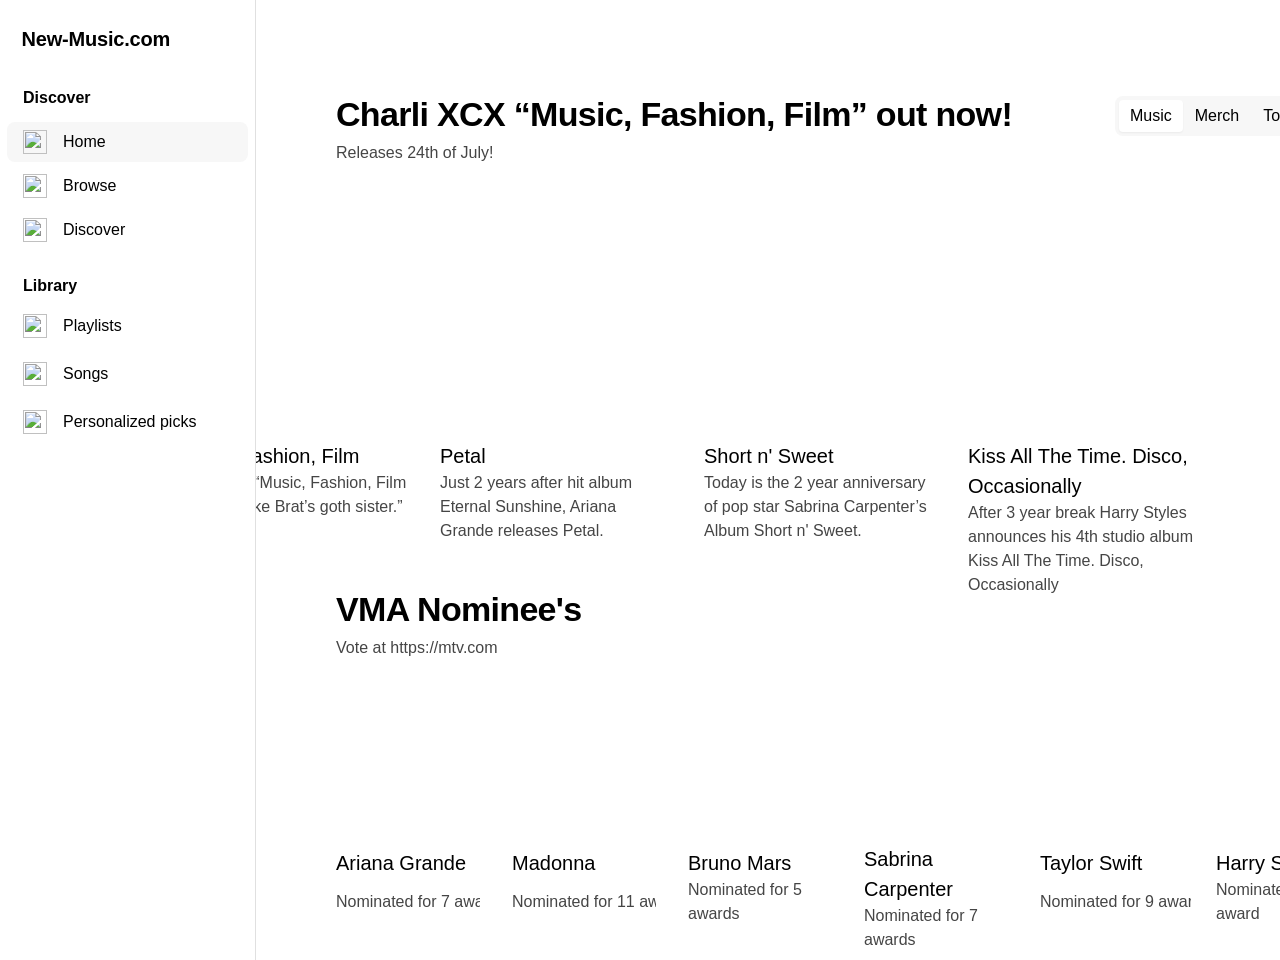
==== commit 121feb91: "Update index.html" ====
--- a/index.html
+++ b/index.html
@@ -3,108 +3,277 @@
   <head>
     <meta charset="utf-8" />
     <meta name="viewport" content="initial-scale=1, width=device-width" />
+
     <link rel="stylesheet" href="./global.css" />
     <link rel="stylesheet" href="./index.css" />
-    <link rel="stylesheet" href="https://googleapis.com" />
-    <style>
-      .tab-view { display: none; width: 100%; height: 100%; position: absolute; top: 0; left: 0; }
-      #music-view { display: block; } 
-      #musicTabBtn, #item3Container, #toursTabContainer, #musicTabBtn_m, #item3Container_m, #item6Container_m, #musicText_t, #merchText_t, #toursTabContainer_t { cursor: pointer; }
-      .image-icon, .image-icon4, .playlist-cover-image, .image-icon7 { object-fit: cover; border-radius: 8px; width: 100% !important; height: 100% !important; display: block; }
-    </style>
+    <link
+      rel="stylesheet"
+      href="https://googleapis.com"
+    />
   </head>
   <body>
     <div class="music">
-      
-      <!-- 1. MUSIC VIEW -->
-      <div id="music-view" class="tab-view">
-        <section class="small-grid">
-          <div class="album"><img class="image-icon" src="https://genius.com" /><div class="copy"><h3>Ariana Grande</h3><div>Nominated for 7 awards</div></div></div>
-          <div class="album"><img class="image-icon" src="https://scdn.co" /><div class="copy"><h3>Madonna</h3><div>Nominated for 11 awards</div></div></div>
-          <div class="album3"><img class="image-icon" src="https://scdn.co" /><div class="copy"><h3>Bruno Mars</h3><div>Nominated for 5 awards</div></div></div>
-          <div class="album3"><img class="image-icon4" src="https://scdn.co" /><div class="copy"><div>Sabrina Carpenter</div><div>Nominated for 7 awards</div></div></div>
-          <div class="album3"><img class="image-icon" src="https://scdn.co" /><div class="copy"><h3>Taylor Swift</h3><div>Nominated for 9 awards</div></div></div>
-          <div class="album3"><img class="image-icon" src="https://scdn.co" /><div class="copy"><h3>Harry Styles</h3><div>Nominated for 1 award</div></div></div>
-        </section>
-        <div class="title"><h2 class="vma-nominees">VMA Nominee's</h2><div>Vote at https://mtv.com</div></div>
-        <section class="large-grid">
-          <div class="card"><img class="playlist-cover-image" src="https://wikimedia.org" /><div class="copy"><h3>Music, Fashion, Film</h3><div class="critics-say-music">Critics say “Music, Fashion, Film is exactly like Brat’s goth sister.”</div></div></div>
-          <div class="card"><img class="playlist-cover-image" src="https://wikimedia.org" /><div class="copy"><h3>Petal</h3><div class="critics-say-music">Just 2 years after hit album Eternal Sunshine, Ariana Grande releases Petal.</div></div></div>
-          <div class="card"><img class="playlist-cover-image" src="https://wikimedia.org" /><div class="copy"><h3>Short n' Sweet</h3><div class="today-is-the">Today is the 2 year anniversary of pop star Sabrina Carpenter’s Album Short n' Sweet.</div></div></div>
-          <div class="card"><img class="playlist-cover-image" src="https://wikimedia.org_–_Kiss_All_the_Time._Disco%2C_Occasionally_%28album_cover%29.png" /><div class="copy"><div>Kiss All The Time. Disco, Occasionally</div><div class="after-3-year">After 3 year break Harry Styles announces his 4th studio album Kiss All The Time. Disco, Occasionally</div></div></div>
-        </section>
-        <div class="title2"><h1 class="playlist-section-title">Charli XCX “Music, Fashion, Film” out now!</h1><div>Releases 24th of July!</div></div>
-        <div class="navigation"><div class="segmented-control"><nav class="segmented-control2">
-          <div class="item-1" id="musicTabBtn"><div class="music2">Music</div></div>
-          <div class="item-3" id="item3Container"><div class="merch" id="merchText">Merch</div></div>
-          <div class="item-6" id="toursTabContainer"><div class="merch" id="toursText">Tours</div></div>
-        </nav></div></div>
+      <section class="small-grid">
+        <div class="album">
+          <img
+            class="image-icon"
+            loading="lazy"
+            alt=""
+            src="./public/Image@2x.png"
+          />
+
+          <div class="copy">
+            <h3 class="ariana-grande">Ariana Grande</h3>
+            <div class="nominated-for-7">Nominated for 7 awards</div>
+          </div>
+        </div>
+        <div class="album">
+          <img
+            class="image-icon"
+            loading="lazy"
+            alt=""
+            src="./public/Image@2x.png"
+          />
+
+          <div class="copy">
+            <h3 class="ariana-grande">Madonna</h3>
+            <div class="nominated-for-7">Nominated for 11 awards</div>
+          </div>
+        </div>
+        <div class="album3">
+          <img
+            class="image-icon"
+            loading="lazy"
+            alt=""
+            src="./public/Image@2x.png"
+          />
+
+          <div class="copy">
+            <h3 class="ariana-grande">Bruno Mars</h3>
+            <div class="nominated-for-5">Nominated for 5 awards</div>
+          </div>
+        </div>
+        <div class="album3">
+          <img
+            class="image-icon4"
+            loading="lazy"
+            alt=""
+            src="./public/Image@2x.png"
+          />
+
+          <div class="copy">
+            <div class="sabrina-carpenter">Sabrina Carpenter</div>
+            <div class="nominated-for-5">Nominated for 7 awards</div>
+          </div>
+        </div>
+        <div class="album3">
+          <img
+            class="image-icon"
+            loading="lazy"
+            alt=""
+            src="./public/Image@2x.png"
+          />
+
+          <div class="copy">
+            <h3 class="taylor-swift">Taylor Swift</h3>
+            <div class="nominated-for-9">Nominated for 9 awards</div>
+          </div>
+        </div>
+        <div class="album3">
+          <img
+            class="image-icon"
+            loading="lazy"
+            alt=""
+            src="./public/Image@2x.png"
+          />
+
+          <div class="copy">
+            <h3 class="ariana-grande">Harry Styles</h3>
+            <div class="nominated-for-5">Nominated for 1 award</div>
+          </div>
+        </div>
+      </section>
+      <div class="title">
+        <h2 class="vma-nominees">VMA Nominee's</h2>
+        <div class="vote-at-httpsvotemtvcom">Vote at https://mtv.com</div>
       </div>
-
-      <!-- 2. MERCH VIEW -->
-      <div id="merch-view" class="tab-view">
-        <main class="main-content" style="position: absolute; left: 256px; top: 0; width: calc(100% - 256px); height: 100%; padding: 39px 30px; box-sizing: border-box;">
-          <div class="top-header-row">
-            <div class="title3"><h1>Official Merchandise Store</h1><div>Shop Vinyls, Hoodies & Accessories</div></div>
-            <div class="segmented-control" style="margin-left: auto;"><div class="segmented-control2">
-                <div class="item-1" id="musicTabBtn_m"><div class="music">Music</div></div>
-                <div class="item-3" id="item3Container_m" style="background-color: var(--color-white); border-radius: var(--br-4);"><div class="music" style="font-weight: 600;">Merch</div></div>
-                <div class="item-6" id="item6Container_m"><div class="music">Tours</div></div>
-            </div></div>
-          </div>
-          <section class="large-grid" style="width: 100%; margin-top: 24px;">
-            <div class="card"><img class="playlist-cover-image" src="https://wikimedia.org" /><div class="copy"><h3>Brat Limited Vinyl - £32.99</h3></div></div>
-            <div class="card"><img class="playlist-cover-image" src="https://wikimedia.org" /><div class="copy"><h3>Eternal Sunshine Hoodie - £45.00</h3></div></div>
-            <div class="card"><img class="playlist-cover-image" src="https://wikimedia.org" /><div class="copy"><h3>Short n' Sweet Vinyl - £29.99</h3></div></div>
-          </section>
-        </main>
+      <section class="large-grid">
+        <div class="card">
+          <img
+            class="playlist-cover-image"
+            alt=""
+            src="./public/Playlist-cover-image@2x.png"
+          />
+
+          <div class="copy">
+            <h3 class="ariana-grande">Music, Fashion, Film</h3>
+            <div class="critics-say-music">
+              Critics say “Music, Fashion, Film is exactly like Brat’s goth
+              sister.”
+            </div>
+          </div>
+        </div>
+        <div class="card">
+          <img
+            class="playlist-cover-image"
+            alt=""
+            src="./public/Image@2x.png"
+          />
+
+          <div class="copy">
+            <h3 class="ariana-grande">Petal</h3>
+            <div class="critics-say-music">
+              Just 2 years after hit album Eternal Sunshine, Ariana Grande
+              releases Petal.
+            </div>
+          </div>
+        </div>
+        <div class="card">
+          <img
+            class="playlist-cover-image"
+            alt=""
+            src="./public/Image@2x.png"
+          />
+
+          <div class="copy">
+            <h3 class="taylor-swift">Short n' Sweet</h3>
+            <div class="today-is-the">
+              Today is the 2 year anniversary of pop star Sabrina Carpenter’s
+              Album Short n' Sweet.
+            </div>
+          </div>
+        </div>
+        <div class="card">
+          <img
+            class="playlist-cover-image"
+            alt=""
+            src="./public/Image@2x.png"
+          />
+
+          <div class="copy">
+            <div class="sabrina-carpenter">
+              Kiss All The Time. Disco, Occasionally
+            </div>
+            <div class="after-3-year">
+              After 3 year break Harry Styles announces his 4th studio album
+              Kiss All The Time. Disco, Occasionally
+            </div>
+          </div>
+        </div>
+      </section>
+      <div class="title2">
+        <h1 class="playlist-section-title">
+          Charli XCX “Music, Fashion, Film” out now!
+        </h1>
+        <div class="vote-at-httpsvotemtvcom">Releases 24th of July!</div>
       </div>
-
-      <!-- 3. TOURS VIEW -->
-      <div id="tours-view" class="tab-view">
-        <main class="main-content" style="position: absolute; left: 256px; top: 0; width: calc(100% - 256px); height: 100%; padding: 39px 30px; box-sizing: border-box;">
-          <div class="header-row" style="display: flex; align-items: center;">
-            <div class="title3"><h1>Upcoming Live Concerts</h1><div>Book Tickets & Tour Dates</div></div>
-            <div class="navigation" style="margin-left: auto;"><div class="segmented-control"><nav class="segmented-control2">
-                    <div class="item-1" id="musicText_t"><div class="music">Music</div></div>
-                    <div class="item-3" id="merchText_t"><div class="music">Merch</div></div>
-                    <div class="item-6" id="toursTabContainer_t" style="background-color: var(--color-white); border-radius: var(--br-4);"><div class="tours">Tours</div></div>
-            </nav></div></div>
-          </div>
-          <section class="large-grid" style="width: 100%; margin-top: 24px;">
-            <div class="card"><img class="playlist-cover-image" src="https://wikimedia.org_–_Kiss_All_the_Time._Disco%2C_Occasionally_%28album_cover%29.png" /><div class="copy"><h3>London O2 Arena</h3><div>July 24, 2026</div></div></div>
-            <div class="card"><img class="playlist-cover-image" src="https://wikimedia.org" /><div class="copy"><h3>Manchester AO Arena</h3><div>August 12, 2026</div></div></div>
-          </section>
-        </main>
+      <section class="sidebar">
+        <h3 class="title3" id="sidebarTitleLogo" style="cursor: pointer;">New-Music.com</h3>
+        <div class="list">
+          <div class="menu-item">
+            <div class="discover">Discover</div>
+          </div>
+          <button class="menu-item2" id="sidebarHomeBtn">
+            <img
+              class="home-icon"
+              loading="lazy"
+              alt=""
+              src="./public/home.svg"
+            />
+
+            <div class="home">Home</div>
+          </button>
+          <button class="menu-item3">
+            <img
+              class="home-icon"
+              loading="lazy"
+              alt=""
+              src="./public/search.svg"
+            />
+
+            <div class="home">Browse</div>
+          </button>
+          <button class="menu-item3">
+            <img
+              class="home-icon"
+              loading="lazy"
+              alt=""
+              src="./public/radio.svg"
+            />
+
+            <div class="home">Discover</div>
+          </button>
+        </div>
+        <div class="list2">
+          <div class="title4">
+            <div class="discover">Library</div>
+          </div>
+          <button class="menu-item3">
+            <img
+              class="home-icon"
+              loading="lazy"
+              alt=""
+              src="./public/list.svg"
+            />
+
+            <div class="home">Playlists</div>
+          </button>
+          <button class="menu-item3">
+            <img
+              class="home-icon"
+              loading="lazy"
+              alt=""
+              src="./public/music.svg"
+            />
+
+            <div class="home">Songs</div>
+          </button>
+          <button class="menu-item3">
+            <img
+              class="home-icon"
+              loading="lazy"
+              alt=""
+              src="./public/smile.svg"
+            />
+
+            <div class="home">Personalized picks</div>
+          </button>
+        </div>
+      </section>
+      <div class="navigation">
+        <div class="segmented-control">
+          <nav class="segmented-control2">
+            <div class="item-1" id="musicTabBtn" style="cursor: pointer;">
+              <div class="music2">Music</div>
+            </div>
+            <div class="item-3" id="item3Container" style="cursor: pointer;">
+              <div class="merch" id="merchText">
+                Merch
+              </div>
+            </div>
+            <div class="item-6" id="toursTabContainer" style="cursor: pointer;">
+              <div class="merch" id="toursText">Tours</div>
+            </div>
+            <div class="item-4">
+              <div class="popular">Popular</div>
+            </div>
+            <div class="item-5">
+              <div class="new-releases">New Releases</div>
+            </div>
+          </nav>
+        </div>
       </div>
-
-      <!-- SHARED FIXED MAIN SIDEBAR -->
-      <section class="sidebar" style="z-index: 100;">
-        <h3 class="title3" id="sidebarLogoLink" style="cursor: pointer;">New-Music.com</h3>
-        <div class="list">
-          <button class="menu-item2" id="sidebarHomeGlobalBtn"><img class="home-icon" src="./public/home.svg" /><div class="home">Home</div></button>
-        </div>
-      </section>
-
-      <!-- Central Routing Engine Logic Script -->
-      <script>
-        function activateTab(t){
-          document.querySelectorAll('.tab-view').forEach(v=>v.style.display='none');
-          var target = document.getElementById(t+'-view');
-          if(target) target.style.display='block';
-        }
-        const routes = [
-          {id:"musicTabBtn",t:"music"},{id:"item3Container",t:"merch"},{id:"toursTabContainer",t:"tours"},
-          {id:"musicTabBtn_m",t:"music"},{id:"item3Container_m",t:"merch"},{id:"item6Container_m",t:"tours"},
-          {id:"musicText_t",t:"music"},{id:"merchText_t",t:"merch"},{id:"toursTabContainer_t",t:"tours"},
-          {id:"sidebarHomeGlobalBtn",t:"music"},{id:"sidebarLogoLink",t:"music"}
-        ];
-        routes.forEach(r=>{
-          var el=document.getElementById(r.id);
-          if(el) el.addEventListener("click",function(){ activateTab(r.t); });
-        });
-      </script>
-
     </div>
+
+    <script>
+      // Navigation Actions
+      document.getElementById("item3Container").addEventListener("click", function() {
+        window.location.href = "./merch.html";
+      });
+
+      document.getElementById("toursTabContainer").addEventListener("click", function() {
+        window.location.href = "./tours.html";
+      });
+    </script>
   </body>
 </html>
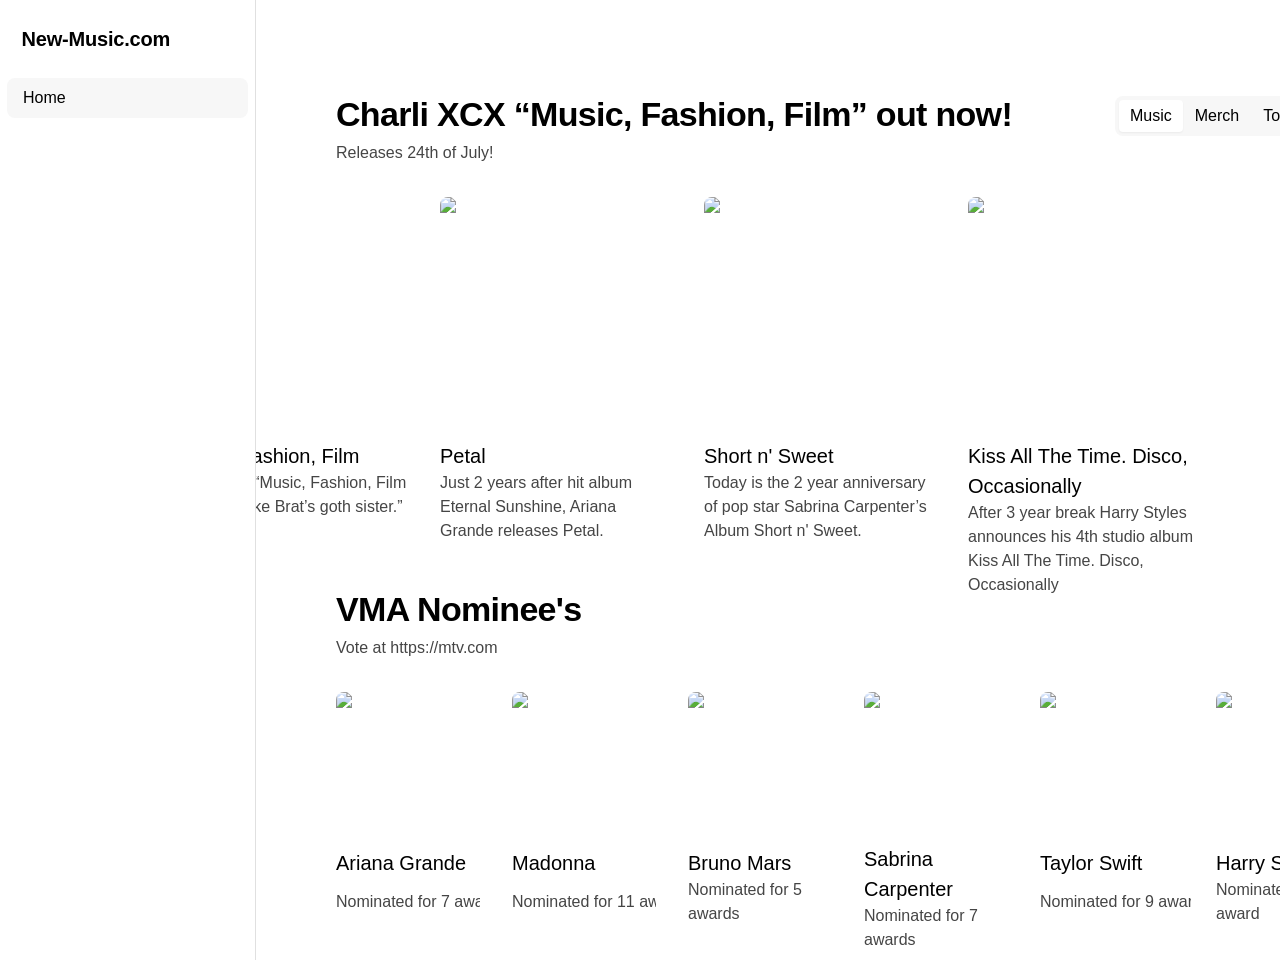
==== commit 5e69e947: "Refactor index.html for external images and styles Updated image sources to use external URLs and ad" ====
--- a/index.html
+++ b/index.html
@@ -3,90 +3,54 @@
   <head>
     <meta charset="utf-8" />
     <meta name="viewport" content="initial-scale=1, width=device-width" />
-
     <link rel="stylesheet" href="./global.css" />
     <link rel="stylesheet" href="./index.css" />
-    <link
-      rel="stylesheet"
-      href="https://googleapis.com"
-    />
+    <link rel="stylesheet" href="https://googleapis.com" />
+    <style>
+      .image-icon, .image-icon4, .playlist-cover-image { object-fit: cover; border-radius: 8px; }
+      #item3Container, #toursTabContainer { cursor: pointer; }
+    </style>
   </head>
   <body>
     <div class="music">
       <section class="small-grid">
         <div class="album">
-          <img
-            class="image-icon"
-            loading="lazy"
-            alt=""
-            src="./public/Image@2x.png"
-          />
-
+          <img class="image-icon" src="https://genius.com" />
           <div class="copy">
             <h3 class="ariana-grande">Ariana Grande</h3>
             <div class="nominated-for-7">Nominated for 7 awards</div>
           </div>
         </div>
         <div class="album">
-          <img
-            class="image-icon"
-            loading="lazy"
-            alt=""
-            src="./public/Image@2x.png"
-          />
-
+          <img class="image-icon" src="https://scdn.co" />
           <div class="copy">
             <h3 class="ariana-grande">Madonna</h3>
             <div class="nominated-for-7">Nominated for 11 awards</div>
           </div>
         </div>
         <div class="album3">
-          <img
-            class="image-icon"
-            loading="lazy"
-            alt=""
-            src="./public/Image@2x.png"
-          />
-
+          <img class="image-icon" src="https://scdn.co" />
           <div class="copy">
             <h3 class="ariana-grande">Bruno Mars</h3>
             <div class="nominated-for-5">Nominated for 5 awards</div>
           </div>
         </div>
         <div class="album3">
-          <img
-            class="image-icon4"
-            loading="lazy"
-            alt=""
-            src="./public/Image@2x.png"
-          />
-
+          <img class="image-icon4" src="https://scdn.co" />
           <div class="copy">
             <div class="sabrina-carpenter">Sabrina Carpenter</div>
             <div class="nominated-for-5">Nominated for 7 awards</div>
           </div>
         </div>
         <div class="album3">
-          <img
-            class="image-icon"
-            loading="lazy"
-            alt=""
-            src="./public/Image@2x.png"
-          />
-
+          <img class="image-icon" src="https://scdn.co" />
           <div class="copy">
             <h3 class="taylor-swift">Taylor Swift</h3>
             <div class="nominated-for-9">Nominated for 9 awards</div>
           </div>
         </div>
         <div class="album3">
-          <img
-            class="image-icon"
-            loading="lazy"
-            alt=""
-            src="./public/Image@2x.png"
-          />
-
+          <img class="image-icon" src="https://scdn.co" />
           <div class="copy">
             <h3 class="ariana-grande">Harry Styles</h3>
             <div class="nominated-for-5">Nominated for 1 award</div>
@@ -99,181 +63,57 @@
       </div>
       <section class="large-grid">
         <div class="card">
-          <img
-            class="playlist-cover-image"
-            alt=""
-            src="./public/Playlist-cover-image@2x.png"
-          />
-
+          <img class="playlist-cover-image" src="https://wikimedia.org" />
           <div class="copy">
             <h3 class="ariana-grande">Music, Fashion, Film</h3>
-            <div class="critics-say-music">
-              Critics say “Music, Fashion, Film is exactly like Brat’s goth
-              sister.”
-            </div>
+            <div class="critics-say-music">Critics say “Music, Fashion, Film is exactly like Brat’s goth sister.”</div>
           </div>
         </div>
         <div class="card">
-          <img
-            class="playlist-cover-image"
-            alt=""
-            src="./public/Image@2x.png"
-          />
-
+          <img class="playlist-cover-image" src="https://wikimedia.org" />
           <div class="copy">
             <h3 class="ariana-grande">Petal</h3>
-            <div class="critics-say-music">
-              Just 2 years after hit album Eternal Sunshine, Ariana Grande
-              releases Petal.
-            </div>
+            <div class="critics-say-music">Just 2 years after hit album Eternal Sunshine, Ariana Grande releases Petal.</div>
           </div>
         </div>
         <div class="card">
-          <img
-            class="playlist-cover-image"
-            alt=""
-            src="./public/Image@2x.png"
-          />
-
+          <img class="playlist-cover-image" src="https://wikimedia.org" />
           <div class="copy">
             <h3 class="taylor-swift">Short n' Sweet</h3>
-            <div class="today-is-the">
-              Today is the 2 year anniversary of pop star Sabrina Carpenter’s
-              Album Short n' Sweet.
-            </div>
+            <div class="today-is-the">Today is the 2 year anniversary of pop star Sabrina Carpenter’s Album Short n' Sweet.</div>
           </div>
         </div>
         <div class="card">
-          <img
-            class="playlist-cover-image"
-            alt=""
-            src="./public/Image@2x.png"
-          />
-
+          <img class="playlist-cover-image" src="https://wikimedia.org_–_Kiss_All_the_Time._Disco%2C_Occasionally_%28album_cover%29.png" />
           <div class="copy">
-            <div class="sabrina-carpenter">
-              Kiss All The Time. Disco, Occasionally
-            </div>
-            <div class="after-3-year">
-              After 3 year break Harry Styles announces his 4th studio album
-              Kiss All The Time. Disco, Occasionally
-            </div>
+            <div class="sabrina-carpenter">Kiss All The Time. Disco, Occasionally</div>
+            <div class="after-3-year">After 3 year break Harry Styles announces his 4th studio album Kiss All The Time. Disco, Occasionally</div>
           </div>
         </div>
       </section>
       <div class="title2">
-        <h1 class="playlist-section-title">
-          Charli XCX “Music, Fashion, Film” out now!
-        </h1>
+        <h1 class="playlist-section-title">Charli XCX “Music, Fashion, Film” out now!</h1>
         <div class="vote-at-httpsvotemtvcom">Releases 24th of July!</div>
       </div>
       <section class="sidebar">
-        <h3 class="title3" id="sidebarTitleLogo" style="cursor: pointer;">New-Music.com</h3>
+        <h3 class="title3" id="sidebarLogo" style="cursor: pointer;">New-Music.com</h3>
         <div class="list">
-          <div class="menu-item">
-            <div class="discover">Discover</div>
-          </div>
-          <button class="menu-item2" id="sidebarHomeBtn">
-            <img
-              class="home-icon"
-              loading="lazy"
-              alt=""
-              src="./public/home.svg"
-            />
-
-            <div class="home">Home</div>
-          </button>
-          <button class="menu-item3">
-            <img
-              class="home-icon"
-              loading="lazy"
-              alt=""
-              src="./public/search.svg"
-            />
-
-            <div class="home">Browse</div>
-          </button>
-          <button class="menu-item3">
-            <img
-              class="home-icon"
-              loading="lazy"
-              alt=""
-              src="./public/radio.svg"
-            />
-
-            <div class="home">Discover</div>
-          </button>
-        </div>
-        <div class="list2">
-          <div class="title4">
-            <div class="discover">Library</div>
-          </div>
-          <button class="menu-item3">
-            <img
-              class="home-icon"
-              loading="lazy"
-              alt=""
-              src="./public/list.svg"
-            />
-
-            <div class="home">Playlists</div>
-          </button>
-          <button class="menu-item3">
-            <img
-              class="home-icon"
-              loading="lazy"
-              alt=""
-              src="./public/music.svg"
-            />
-
-            <div class="home">Songs</div>
-          </button>
-          <button class="menu-item3">
-            <img
-              class="home-icon"
-              loading="lazy"
-              alt=""
-              src="./public/smile.svg"
-            />
-
-            <div class="home">Personalized picks</div>
-          </button>
+          <button class="menu-item2" id="sidebarHome"><div class="home">Home</div></button>
         </div>
       </section>
       <div class="navigation">
         <div class="segmented-control">
           <nav class="segmented-control2">
-            <div class="item-1" id="musicTabBtn" style="cursor: pointer;">
-              <div class="music2">Music</div>
-            </div>
-            <div class="item-3" id="item3Container" style="cursor: pointer;">
-              <div class="merch" id="merchText">
-                Merch
-              </div>
-            </div>
-            <div class="item-6" id="toursTabContainer" style="cursor: pointer;">
-              <div class="merch" id="toursText">Tours</div>
-            </div>
-            <div class="item-4">
-              <div class="popular">Popular</div>
-            </div>
-            <div class="item-5">
-              <div class="new-releases">New Releases</div>
-            </div>
+            <div class="item-1"><div class="music2">Music</div></div>
+            <div class="item-3" id="item3Container"><div class="merch" id="merchText">Merch</div></div>
+            <div class="item-6" id="toursTabContainer"><div class="merch" id="toursText">Tours</div></div>
           </nav>
         </div>
       </div>
     </div>
-
     <script>
-      // Navigation Actions
-      document.getElementById("item3Container").addEventListener("click", function() {
-        window.location.href = "./merch.html";
-      });
-
-      document.getElementById("toursTabContainer").addEventListener("click", function() {
-        window.location.href = "./tours.html";
-      });
+      document.getElementById("item3Container").addEventListener("click", function () { window.location.href = "./merch.html"; });
+      document.getElementById("toursTabContainer").addEventListener("click", function () { window.location.href = "./tours.html"; });
     </script>
   </body>
 </html>
